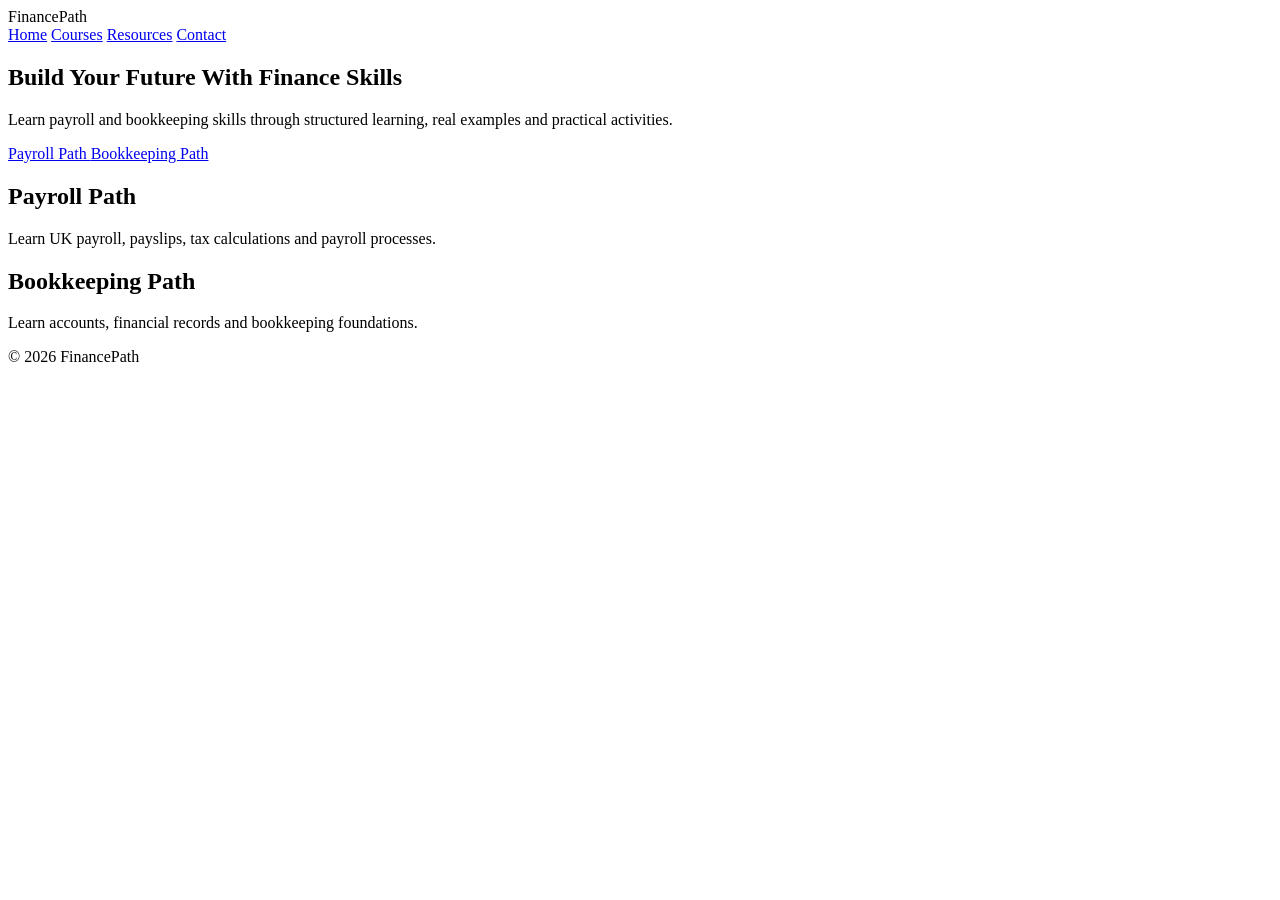
==== index.html @ b24f2abe "Update index.html" ====
<!DOCTYPE html>
<html lang="en">
<head>
    <meta charset="UTF-8">
    <meta name="viewport" content="width=device-width, initial-scale=1.0">

    <title>FinancePath | Learn Finance Skills</title>

    <link rel="stylesheet" href="./style.css">
</head>

<body>

<header>
    <div class="logo">
        <span>Finance</span>Path
    </div>

    <nav>
        <a href="#">Home</a>
        <a href="#">Courses</a>
        <a href="#">Resources</a>
        <a href="#">Contact</a>
    </nav>
</header>


<section class="hero">

    <h1>Build Your Future With Finance Skills</h1>

    <p>
        Learn payroll and bookkeeping skills through structured learning,
        real examples and practical activities.
    </p>

    <div class="buttons">

        <a href="#" class="gold-button">
            Payroll Path
        </a>

        <a href="#" class="gold-button">
            Bookkeeping Path
        </a>

    </div>

</section>


<section class="cards">

    <div class="card">
        <h2>Payroll Path</h2>
        <p>
            Learn UK payroll, payslips, tax calculations and payroll processes.
        </p>
    </div>


    <div class="card">
        <h2>Bookkeeping Path</h2>
        <p>
            Learn accounts, financial records and bookkeeping foundations.
        </p>
    </div>


</section>


<footer>
    © 2026 FinancePath
</footer>


<script src="./script.js"></script>

</body>
</html>
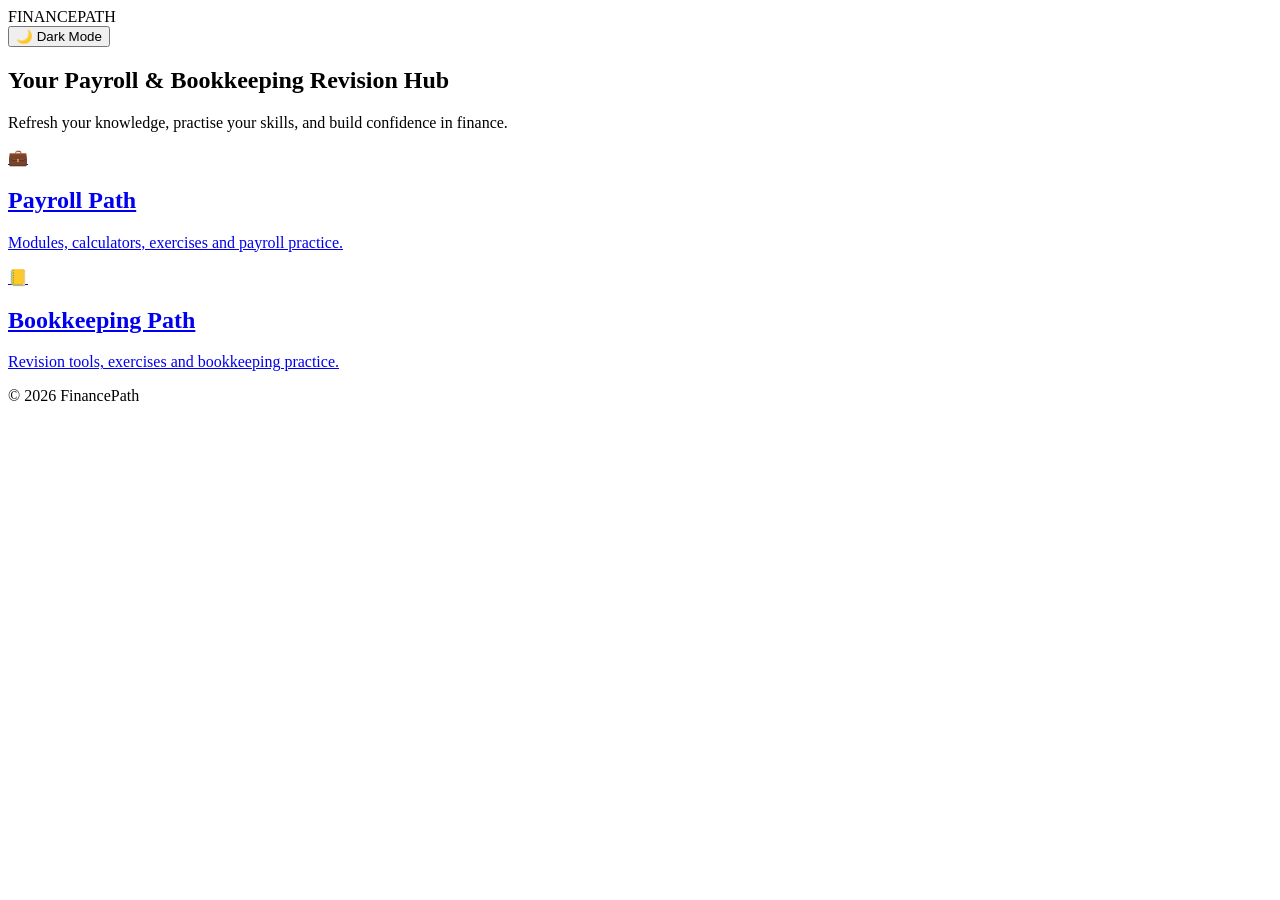
==== commit 9ea84a67: "Create index.html" ====
--- a/index.html
+++ b/index.html
@@ -3,69 +3,55 @@
 <head>
     <meta charset="UTF-8">
     <meta name="viewport" content="width=device-width, initial-scale=1.0">
-
-    <title>FinancePath | Learn Finance Skills</title>
-
-    <link rel="stylesheet" href="./style.css">
+    <title>FinancePath | Payroll & Bookkeeping Revision Hub</title>
+    <link rel="stylesheet" href="style.css">
 </head>
 
 <body>
 
 <header>
     <div class="logo">
-        <span>Finance</span>Path
+        FINANCEPATH
     </div>
 
-    <nav>
-        <a href="#">Home</a>
-        <a href="#">Courses</a>
-        <a href="#">Resources</a>
-        <a href="#">Contact</a>
-    </nav>
+    <button id="themeToggle">
+        🌙 Dark Mode
+    </button>
 </header>
 
 
 <section class="hero">
 
-    <h1>Build Your Future With Finance Skills</h1>
+    <h1>
+        Your Payroll & Bookkeeping Revision Hub
+    </h1>
 
     <p>
-        Learn payroll and bookkeeping skills through structured learning,
-        real examples and practical activities.
+        Refresh your knowledge, practise your skills,
+        and build confidence in finance.
     </p>
 
-    <div class="buttons">
 
-        <a href="#" class="gold-button">
-            Payroll Path
+    <div class="path-buttons">
+
+        <a href="#" class="path-card">
+            💼
+            <h2>Payroll Path</h2>
+            <p>
+                Modules, calculators, exercises and payroll practice.
+            </p>
         </a>
 
-        <a href="#" class="gold-button">
-            Bookkeeping Path
+
+        <a href="#" class="path-card">
+            📒
+            <h2>Bookkeeping Path</h2>
+            <p>
+                Revision tools, exercises and bookkeeping practice.
+            </p>
         </a>
 
     </div>
-
-</section>
-
-
-<section class="cards">
-
-    <div class="card">
-        <h2>Payroll Path</h2>
-        <p>
-            Learn UK payroll, payslips, tax calculations and payroll processes.
-        </p>
-    </div>
-
-
-    <div class="card">
-        <h2>Bookkeeping Path</h2>
-        <p>
-            Learn accounts, financial records and bookkeeping foundations.
-        </p>
-    </div>
-
 
 </section>
 
@@ -75,7 +61,7 @@
 </footer>
 
 
-<script src="./script.js"></script>
+<script src="script.js"></script>
 
 </body>
 </html>
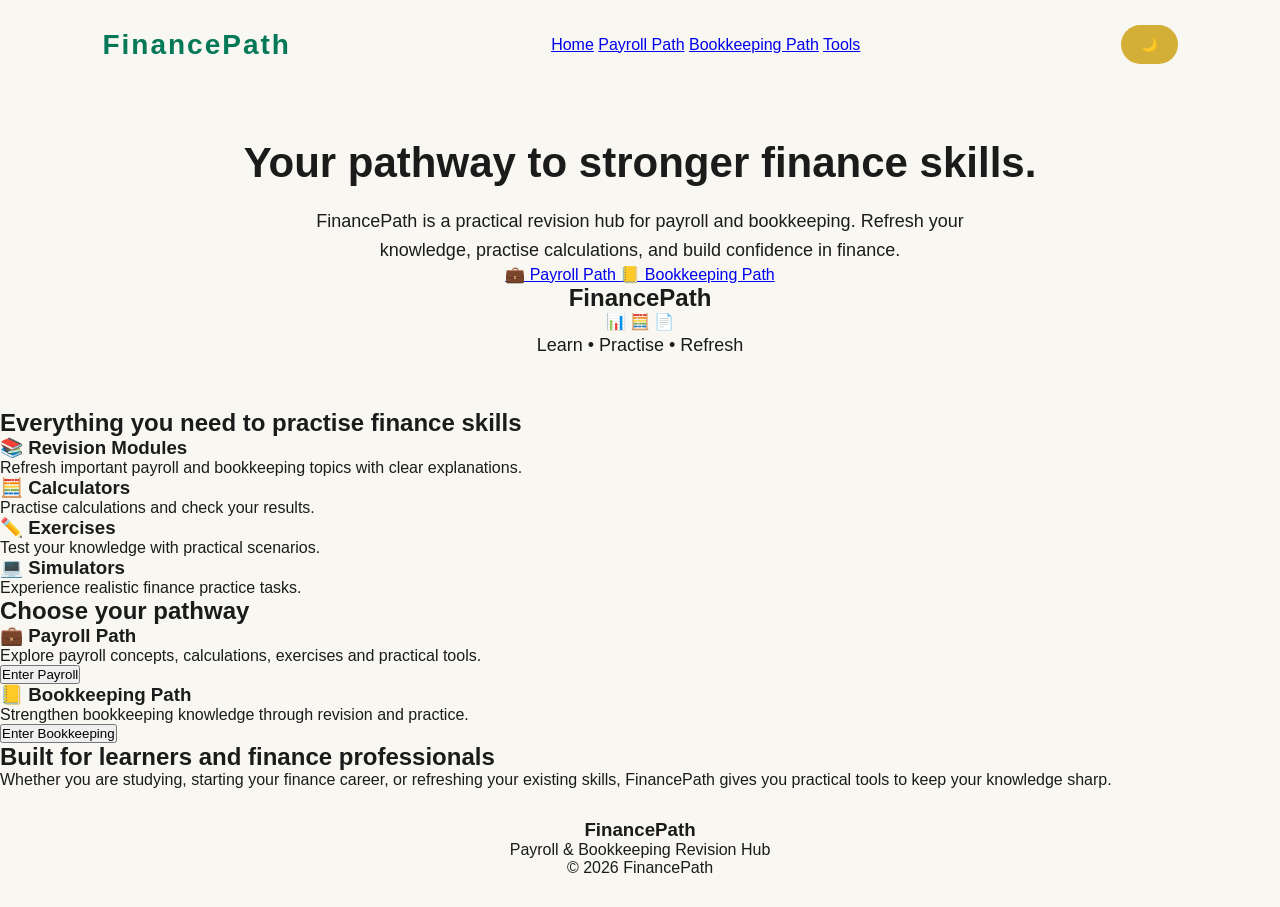
==== commit cc4d2a02: "Update index.html" ====
--- a/index.html
+++ b/index.html
@@ -1,5 +1,6 @@
 <!DOCTYPE html>
 <html lang="en">
+
 <head>
     <meta charset="UTF-8">
     <meta name="viewport" content="width=device-width, initial-scale=1.0">
@@ -10,58 +11,234 @@
 <body>
 
 <header>
+
     <div class="logo">
-        FINANCEPATH
-    </div>
+        Finance<span>Path</span>
+    </div>
+
+    <nav>
+        <a href="#">Home</a>
+        <a href="#">Payroll Path</a>
+        <a href="#">Bookkeeping Path</a>
+        <a href="#">Tools</a>
+    </nav>
 
     <button id="themeToggle">
-        🌙 Dark Mode
+        🌙
     </button>
+
 </header>
 
 
+
 <section class="hero">
 
-    <h1>
-        Your Payroll & Bookkeeping Revision Hub
-    </h1>
+    <div class="hero-text">
+
+        <h1>
+            Your pathway to stronger finance skills.
+        </h1>
+
+        <p>
+            FinancePath is a practical revision hub for payroll
+            and bookkeeping. Refresh your knowledge, practise
+            calculations, and build confidence in finance.
+        </p>
+
+
+        <div class="hero-buttons">
+
+            <a href="#" class="main-btn payroll">
+                💼 Payroll Path
+            </a>
+
+            <a href="#" class="main-btn bookkeeping">
+                📒 Bookkeeping Path
+            </a>
+
+        </div>
+
+    </div>
+
+
+
+    <div class="hero-card">
+
+        <h2>FinancePath</h2>
+
+        <div class="icons">
+            📊 🧮 📄
+        </div>
+
+        <p>
+            Learn • Practise • Refresh
+        </p>
+
+    </div>
+
+
+</section>
+
+
+
+
+<section class="features">
+
+    <h2>
+        Everything you need to practise finance skills
+    </h2>
+
+
+    <div class="feature-grid">
+
+
+        <div class="feature-card">
+
+            <h3>📚 Revision Modules</h3>
+
+            <p>
+                Refresh important payroll and bookkeeping topics
+                with clear explanations.
+            </p>
+
+        </div>
+
+
+
+        <div class="feature-card">
+
+            <h3>🧮 Calculators</h3>
+
+            <p>
+                Practise calculations and check your results.
+            </p>
+
+        </div>
+
+
+
+        <div class="feature-card">
+
+            <h3>✏️ Exercises</h3>
+
+            <p>
+                Test your knowledge with practical scenarios.
+            </p>
+
+        </div>
+
+
+
+        <div class="feature-card">
+
+            <h3>💻 Simulators</h3>
+
+            <p>
+                Experience realistic finance practice tasks.
+            </p>
+
+        </div>
+
+
+    </div>
+
+</section>
+
+
+
+
+
+<section class="paths">
+
+    <h2>
+        Choose your pathway
+    </h2>
+
+
+    <div class="path-grid">
+
+
+        <div class="path-box payroll-box">
+
+            <h3>
+                💼 Payroll Path
+            </h3>
+
+            <p>
+                Explore payroll concepts, calculations,
+                exercises and practical tools.
+            </p>
+
+            <button>
+                Enter Payroll
+            </button>
+
+        </div>
+
+
+
+        <div class="path-box book-box">
+
+            <h3>
+                📒 Bookkeeping Path
+            </h3>
+
+            <p>
+                Strengthen bookkeeping knowledge through
+                revision and practice.
+            </p>
+
+            <button>
+                Enter Bookkeeping
+            </button>
+
+        </div>
+
+
+    </div>
+
+</section>
+
+
+
+
+<section class="about">
+
+    <h2>
+        Built for learners and finance professionals
+    </h2>
 
     <p>
-        Refresh your knowledge, practise your skills,
-        and build confidence in finance.
+        Whether you are studying, starting your finance career,
+        or refreshing your existing skills, FinancePath gives
+        you practical tools to keep your knowledge sharp.
     </p>
 
-
-    <div class="path-buttons">
-
-        <a href="#" class="path-card">
-            💼
-            <h2>Payroll Path</h2>
-            <p>
-                Modules, calculators, exercises and payroll practice.
-            </p>
-        </a>
-
-
-        <a href="#" class="path-card">
-            📒
-            <h2>Bookkeeping Path</h2>
-            <p>
-                Revision tools, exercises and bookkeeping practice.
-            </p>
-        </a>
-
-    </div>
-
-</section>
+</section>
+
+
 
 
 <footer>
-    © 2026 FinancePath
+
+    <h3>
+        FinancePath
+    </h3>
+
+    <p>
+        Payroll & Bookkeeping Revision Hub
+    </p>
+
+    <p>
+        © 2026 FinancePath
+    </p>
+
 </footer>
 
 
+
 <script src="script.js"></script>
 
 </body>
+
 </html>
--- a/style.css
+++ b/style.css
@@ -0,0 +1,172 @@
+* {
+    margin: 0;
+    padding: 0;
+    box-sizing: border-box;
+    font-family: Arial, sans-serif;
+}
+
+
+:root {
+    --background: #f8f7f2;
+    --text: #1b1b1b;
+    --primary: #047857;
+    --accent: #d4af37;
+    --card: white;
+    --shadow: rgba(0,0,0,0.15);
+}
+
+
+.dark-mode {
+
+    --background: #071a33;
+    --text: #f5f5f5;
+    --primary: #0b2a52;
+    --accent: #c0c0c0;
+    --card: #10284a;
+    --shadow: rgba(255,255,255,0.1);
+
+}
+
+
+
+body {
+
+    background: var(--background);
+    color: var(--text);
+    min-height: 100vh;
+    transition: 0.4s;
+
+}
+
+
+
+header {
+
+    display:flex;
+    justify-content:space-between;
+    align-items:center;
+    padding:25px 8%;
+
+}
+
+
+
+.logo {
+
+    font-size:28px;
+    font-weight:bold;
+    color:var(--primary);
+    letter-spacing:2px;
+
+}
+
+
+
+#themeToggle {
+
+    padding:12px 20px;
+    border:none;
+    border-radius:25px;
+    background:var(--accent);
+    color:#111;
+    cursor:pointer;
+    font-weight:bold;
+
+}
+
+
+
+.hero {
+
+    text-align:center;
+    padding:50px 8%;
+
+}
+
+
+
+.hero h1 {
+
+    font-size:42px;
+    margin-bottom:20px;
+
+}
+
+
+
+.hero p {
+
+    font-size:18px;
+    max-width:650px;
+    margin:auto;
+    line-height:1.6;
+
+}
+
+
+
+.path-buttons {
+
+    margin-top:50px;
+    display:flex;
+    justify-content:center;
+    gap:30px;
+    flex-wrap:wrap;
+
+}
+
+
+
+.path-card {
+
+    text-decoration:none;
+    color:var(--text);
+    background:var(--card);
+    width:320px;
+    padding:35px;
+    border-radius:20px;
+    box-shadow:0 10px 25px var(--shadow);
+    transition:0.3s;
+
+}
+
+
+
+.path-card:hover {
+
+    transform:translateY(-10px);
+
+}
+
+
+
+.path-card:first-child {
+
+    border-top:6px solid var(--primary);
+
+}
+
+
+
+.path-card:last-child {
+
+    border-top:6px solid var(--accent);
+
+}
+
+
+
+.path-card h2 {
+
+    margin:20px 0 10px;
+
+}
+
+
+
+footer {
+
+    text-align:center;
+    padding:30px;
+
+}
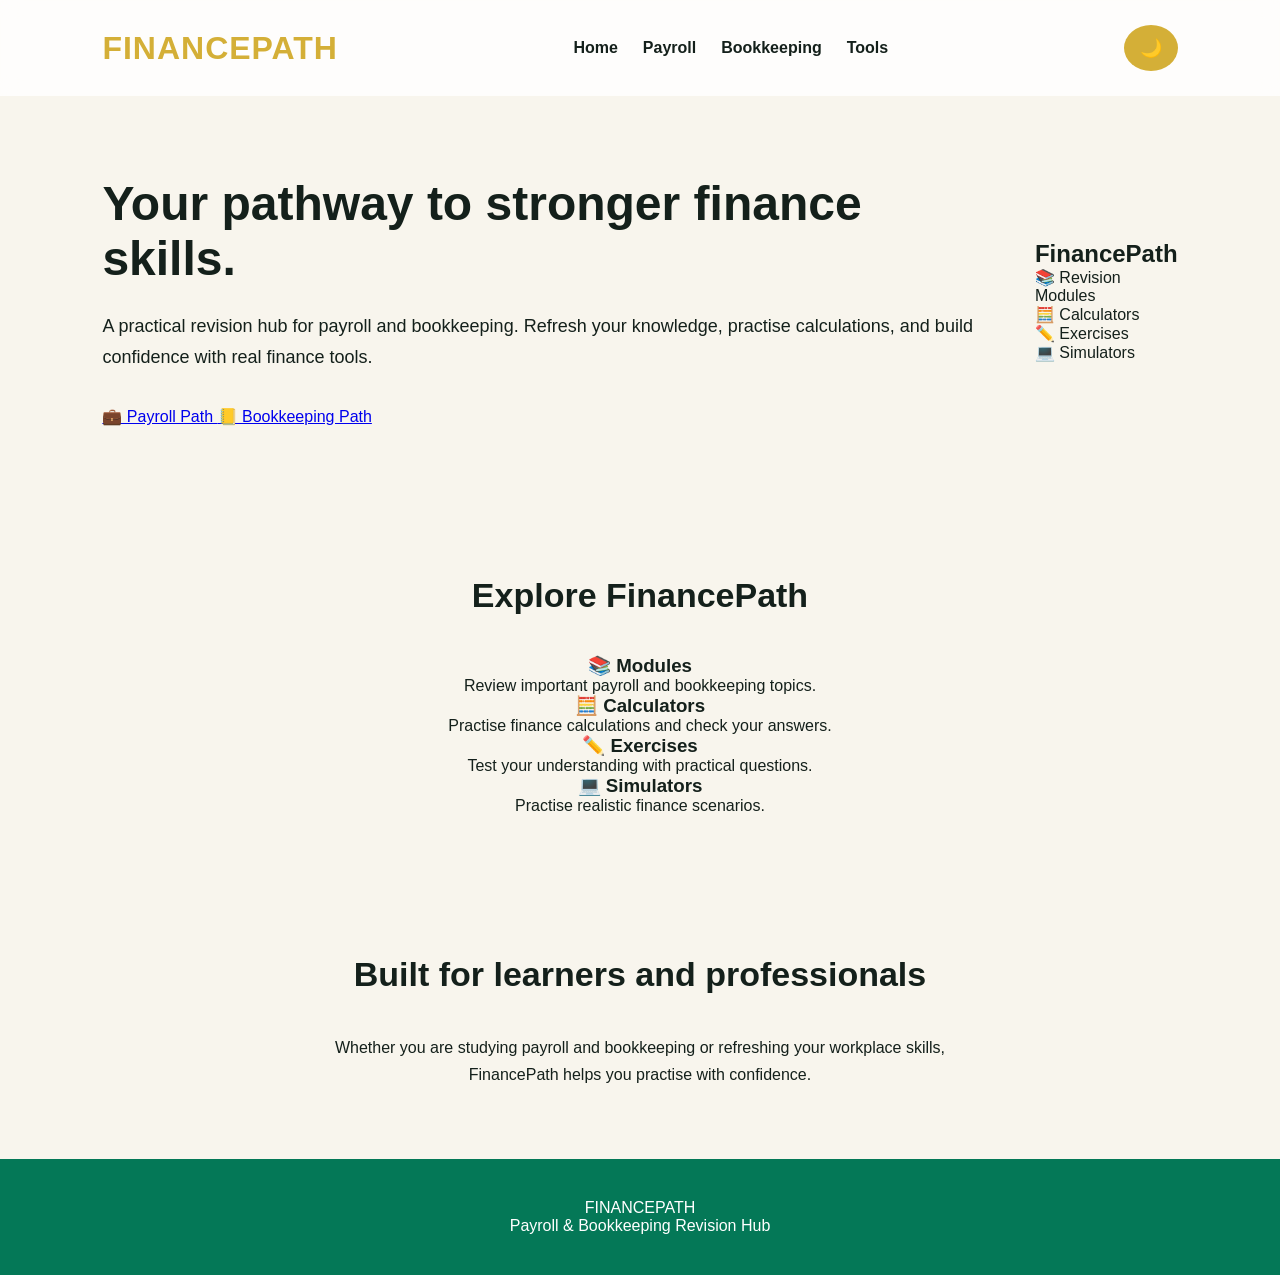
==== commit 6886e3c3: "Update index.html" ====
--- a/index.html
+++ b/index.html
@@ -2,79 +2,113 @@
 <html lang="en">
 
 <head>
-    <meta charset="UTF-8">
-    <meta name="viewport" content="width=device-width, initial-scale=1.0">
-    <title>FinancePath | Payroll & Bookkeeping Revision Hub</title>
-    <link rel="stylesheet" href="style.css">
+<meta charset="UTF-8">
+<meta name="viewport" content="width=device-width, initial-scale=1.0">
+
+<title>FinancePath | Payroll & Bookkeeping Revision Hub</title>
+
+<link rel="stylesheet" href="style.css">
+
 </head>
 
+
 <body>
 
+
 <header>
 
-    <div class="logo">
-        Finance<span>Path</span>
-    </div>
-
-    <nav>
-        <a href="#">Home</a>
-        <a href="#">Payroll Path</a>
-        <a href="#">Bookkeeping Path</a>
-        <a href="#">Tools</a>
-    </nav>
-
-    <button id="themeToggle">
-        🌙
-    </button>
+<div class="logo">
+<span class="finance">FINANCE</span><span class="path">PATH</span>
+</div>
+
+
+<nav>
+<a href="#">Home</a>
+<a href="#">Payroll</a>
+<a href="#">Bookkeeping</a>
+<a href="#">Tools</a>
+</nav>
+
+
+<button id="themeToggle">
+🌙
+</button>
+
 
 </header>
 
 
 
+
 <section class="hero">
 
-    <div class="hero-text">
-
-        <h1>
-            Your pathway to stronger finance skills.
-        </h1>
-
-        <p>
-            FinancePath is a practical revision hub for payroll
-            and bookkeeping. Refresh your knowledge, practise
-            calculations, and build confidence in finance.
-        </p>
-
-
-        <div class="hero-buttons">
-
-            <a href="#" class="main-btn payroll">
-                💼 Payroll Path
-            </a>
-
-            <a href="#" class="main-btn bookkeeping">
-                📒 Bookkeeping Path
-            </a>
-
-        </div>
-
-    </div>
-
-
-
-    <div class="hero-card">
-
-        <h2>FinancePath</h2>
-
-        <div class="icons">
-            📊 🧮 📄
-        </div>
-
-        <p>
-            Learn • Practise • Refresh
-        </p>
-
-    </div>
+
+<div class="hero-content">
+
+
+<h1>
+Your pathway to stronger finance skills.
+</h1>
+
+
+<p>
+A practical revision hub for payroll and bookkeeping.
+Refresh your knowledge, practise calculations,
+and build confidence with real finance tools.
+</p>
+
+
+
+<div class="buttons">
+
+<a href="#" class="btn payroll-btn">
+💼 Payroll Path
+</a>
+
+
+<a href="#" class="btn bookkeeping-btn">
+📒 Bookkeeping Path
+</a>
+
+
+</div>
+
+
+</div>
+
+
+
+
+
+<div class="dashboard">
+
+
+<h2>
+FinancePath
+</h2>
+
+
+<div class="dashboard-item">
+📚 Revision Modules
+</div>
+
+
+<div class="dashboard-item">
+🧮 Calculators
+</div>
+
+
+<div class="dashboard-item">
+✏️ Exercises
+</div>
+
+
+<div class="dashboard-item">
+💻 Simulators
+</div>
+
+
+</div>
 
 
 </section>
@@ -82,65 +116,55 @@
 
 
 
+
 <section class="features">
 
-    <h2>
-        Everything you need to practise finance skills
-    </h2>
-
-
-    <div class="feature-grid">
-
-
-        <div class="feature-card">
-
-            <h3>📚 Revision Modules</h3>
-
-            <p>
-                Refresh important payroll and bookkeeping topics
-                with clear explanations.
-            </p>
-
-        </div>
-
-
-
-        <div class="feature-card">
-
-            <h3>🧮 Calculators</h3>
-
-            <p>
-                Practise calculations and check your results.
-            </p>
-
-        </div>
-
-
-
-        <div class="feature-card">
-
-            <h3>✏️ Exercises</h3>
-
-            <p>
-                Test your knowledge with practical scenarios.
-            </p>
-
-        </div>
-
-
-
-        <div class="feature-card">
-
-            <h3>💻 Simulators</h3>
-
-            <p>
-                Experience realistic finance practice tasks.
-            </p>
-
-        </div>
-
-
-    </div>
+
+<h2>
+Explore FinancePath
+</h2>
+
+
+<div class="cards">
+
+
+<div class="card">
+<h3>📚 Modules</h3>
+<p>
+Review important payroll and bookkeeping topics.
+</p>
+</div>
+
+
+
+<div class="card">
+<h3>🧮 Calculators</h3>
+<p>
+Practise finance calculations and check your answers.
+</p>
+</div>
+
+
+
+<div class="card">
+<h3>✏️ Exercises</h3>
+<p>
+Test your understanding with practical questions.
+</p>
+</div>
+
+
+
+<div class="card">
+<h3>💻 Simulators</h3>
+<p>
+Practise realistic finance scenarios.
+</p>
+</div>
+
+
+</div>
+
 
 </section>
 
@@ -148,90 +172,35 @@
 
 
 
-<section class="paths">
-
-    <h2>
-        Choose your pathway
-    </h2>
-
-
-    <div class="path-grid">
-
-
-        <div class="path-box payroll-box">
-
-            <h3>
-                💼 Payroll Path
-            </h3>
-
-            <p>
-                Explore payroll concepts, calculations,
-                exercises and practical tools.
-            </p>
-
-            <button>
-                Enter Payroll
-            </button>
-
-        </div>
-
-
-
-        <div class="path-box book-box">
-
-            <h3>
-                📒 Bookkeeping Path
-            </h3>
-
-            <p>
-                Strengthen bookkeeping knowledge through
-                revision and practice.
-            </p>
-
-            <button>
-                Enter Bookkeeping
-            </button>
-
-        </div>
-
-
-    </div>
+
+<section class="about">
+
+
+<h2>
+Built for learners and professionals
+</h2>
+
+
+<p>
+Whether you are studying payroll and bookkeeping
+or refreshing your workplace skills, FinancePath
+helps you practise with confidence.
+</p>
+
 
 </section>
 
 
 
 
-<section class="about">
-
-    <h2>
-        Built for learners and finance professionals
-    </h2>
-
-    <p>
-        Whether you are studying, starting your finance career,
-        or refreshing your existing skills, FinancePath gives
-        you practical tools to keep your knowledge sharp.
-    </p>
-
-</section>
-
-
-
-
 <footer>
 
-    <h3>
-        FinancePath
-    </h3>
-
-    <p>
-        Payroll & Bookkeeping Revision Hub
-    </p>
-
-    <p>
-        © 2026 FinancePath
-    </p>
+<span class="finance">FINANCE</span><span class="path">PATH</span>
+
+<p>
+Payroll & Bookkeeping Revision Hub
+</p>
+
 
 </footer>
 
@@ -239,6 +208,6 @@
 
 <script src="script.js"></script>
 
+
 </body>
-
 </html>
--- a/style.css
+++ b/style.css
@@ -2,28 +2,32 @@
     margin: 0;
     padding: 0;
     box-sizing: border-box;
-    font-family: Arial, sans-serif;
+    font-family: "Segoe UI", Arial, sans-serif;
 }
 
 
 :root {
-    --background: #f8f7f2;
-    --text: #1b1b1b;
+
+    --background: #f8f5ed;
+    --text: #14201b;
     --primary: #047857;
-    --accent: #d4af37;
-    --card: white;
-    --shadow: rgba(0,0,0,0.15);
+    --secondary: #d4af37;
+    --card: #ffffff;
+    --nav: rgba(255,255,255,0.8);
+    --shadow: rgba(0,0,0,0.12);
+
 }
 
 
 .dark-mode {
 
-    --background: #071a33;
-    --text: #f5f5f5;
-    --primary: #0b2a52;
-    --accent: #c0c0c0;
-    --card: #10284a;
-    --shadow: rgba(255,255,255,0.1);
+    --background: #07182e;
+    --text: #f5f7fa;
+    --primary: #123c70;
+    --secondary: #c9c9c9;
+    --card: #102945;
+    --nav: rgba(10,25,45,0.8);
+    --shadow: rgba(255,255,255,0.08);
 
 }
 
@@ -33,7 +37,6 @@
 
     background: var(--background);
     color: var(--text);
-    min-height: 100vh;
     transition: 0.4s;
 
 }
@@ -41,106 +44,258 @@
 
 
 header {
+
+    display:flex;
+    align-items:center;
+    justify-content:space-between;
+    padding:25px 8%;
+    background:var(--nav);
+    backdrop-filter:blur(10px);
+
+}
+
+
+
+.logo {
+
+    font-size:32px;
+    font-weight:800;
+    letter-spacing:1px;
+
+}
+
+
+.logo span {
+
+    color:var(--secondary);
+
+}
+
+
+
+nav {
+
+    display:flex;
+    gap:25px;
+
+}
+
+
+
+nav a {
+
+    text-decoration:none;
+    color:var(--text);
+    font-weight:600;
+
+}
+
+
+
+#themeToggle {
+
+    border:none;
+    background:var(--secondary);
+    padding:12px 16px;
+    border-radius:50%;
+    cursor:pointer;
+    font-size:18px;
+
+}
+
+
+
+
+.hero {
 
     display:flex;
     justify-content:space-between;
     align-items:center;
-    padding:25px 8%;
-
-}
-
-
-
-.logo {
-
-    font-size:28px;
+    padding:80px 8%;
+    gap:40px;
+
+}
+
+
+
+.hero-text {
+
+    max-width:650px;
+
+}
+
+
+
+.hero h1 {
+
+    font-size:48px;
+    margin-bottom:25px;
+
+}
+
+
+
+.hero p {
+
+    font-size:18px;
+    line-height:1.7;
+    margin-bottom:35px;
+
+}
+
+
+
+.hero-buttons {
+
+    display:flex;
+    gap:20px;
+    flex-wrap:wrap;
+
+}
+
+
+
+.main-btn {
+
+    padding:16px 30px;
+    border-radius:30px;
+    text-decoration:none;
     font-weight:bold;
+    color:white;
+    transition:0.3s;
+
+}
+
+
+
+.payroll {
+
+    background:var(--primary);
+
+}
+
+
+
+.bookkeeping {
+
+    background:var(--secondary);
+    color:#222;
+
+}
+
+
+
+.main-btn:hover {
+
+    transform:translateY(-5px);
+
+}
+
+
+
+
+.hero-card {
+
+    background:var(--card);
+    padding:45px;
+    border-radius:25px;
+    text-align:center;
+    box-shadow:0 15px 30px var(--shadow);
+    min-width:300px;
+
+}
+
+
+
+.hero-card h2 {
+
     color:var(--primary);
-    letter-spacing:2px;
-
-}
-
-
-
-#themeToggle {
-
-    padding:12px 20px;
-    border:none;
-    border-radius:25px;
-    background:var(--accent);
-    color:#111;
-    cursor:pointer;
-    font-weight:bold;
-
-}
-
-
-
-.hero {
-
+    font-size:30px;
+
+}
+
+
+
+.icons {
+
+    font-size:45px;
+    margin:25px 0;
+
+}
+
+
+
+
+
+.features,
+.paths,
+.about {
+
+    padding:70px 8%;
     text-align:center;
-    padding:50px 8%;
-
-}
-
-
-
-.hero h1 {
-
-    font-size:42px;
-    margin-bottom:20px;
-
-}
-
-
-
-.hero p {
-
-    font-size:18px;
-    max-width:650px;
-    margin:auto;
-    line-height:1.6;
-
-}
-
-
-
-.path-buttons {
-
-    margin-top:50px;
-    display:flex;
-    justify-content:center;
+
+}
+
+
+
+.features h2,
+.paths h2,
+.about h2 {
+
+    font-size:34px;
+    margin-bottom:40px;
+
+}
+
+
+
+.feature-grid,
+.path-grid {
+
+    display:grid;
+    grid-template-columns:repeat(auto-fit,minmax(250px,1fr));
     gap:30px;
-    flex-wrap:wrap;
-
-}
-
-
-
-.path-card {
-
-    text-decoration:none;
-    color:var(--text);
+
+}
+
+
+
+.feature-card,
+.path-box {
+
     background:var(--card);
-    width:320px;
     padding:35px;
     border-radius:20px;
     box-shadow:0 10px 25px var(--shadow);
-    transition:0.3s;
-
-}
-
-
-
-.path-card:hover {
-
-    transform:translateY(-10px);
-
-}
-
-
-
-.path-card:first-child {
+
+}
+
+
+
+.feature-card h3,
+.path-box h3 {
+
+    margin-bottom:15px;
+
+}
+
+
+
+.path-box button {
+
+    margin-top:25px;
+    padding:12px 25px;
+    border:none;
+    border-radius:25px;
+    background:var(--primary);
+    color:white;
+    cursor:pointer;
+
+}
+
+
+
+.payroll-box {
 
     border-top:6px solid var(--primary);
 
@@ -148,25 +303,57 @@
 
 
 
-.path-card:last-child {
-
-    border-top:6px solid var(--accent);
-
-}
-
-
-
-.path-card h2 {
-
-    margin:20px 0 10px;
-
-}
+.book-box {
+
+    border-top:6px solid var(--secondary);
+
+}
+
+
+
+.about p {
+
+    max-width:700px;
+    margin:auto;
+    line-height:1.7;
+
+}
+
 
 
 
 footer {
 
     text-align:center;
-    padding:30px;
-
-}
+    padding:40px;
+    background:var(--primary);
+    color:white;
+
+}
+
+
+
+
+@media(max-width:900px){
+
+    .hero {
+
+        flex-direction:column;
+
+    }
+
+
+    nav {
+
+        display:none;
+
+    }
+
+
+    .hero h1 {
+
+        font-size:36px;
+
+    }
+
+}
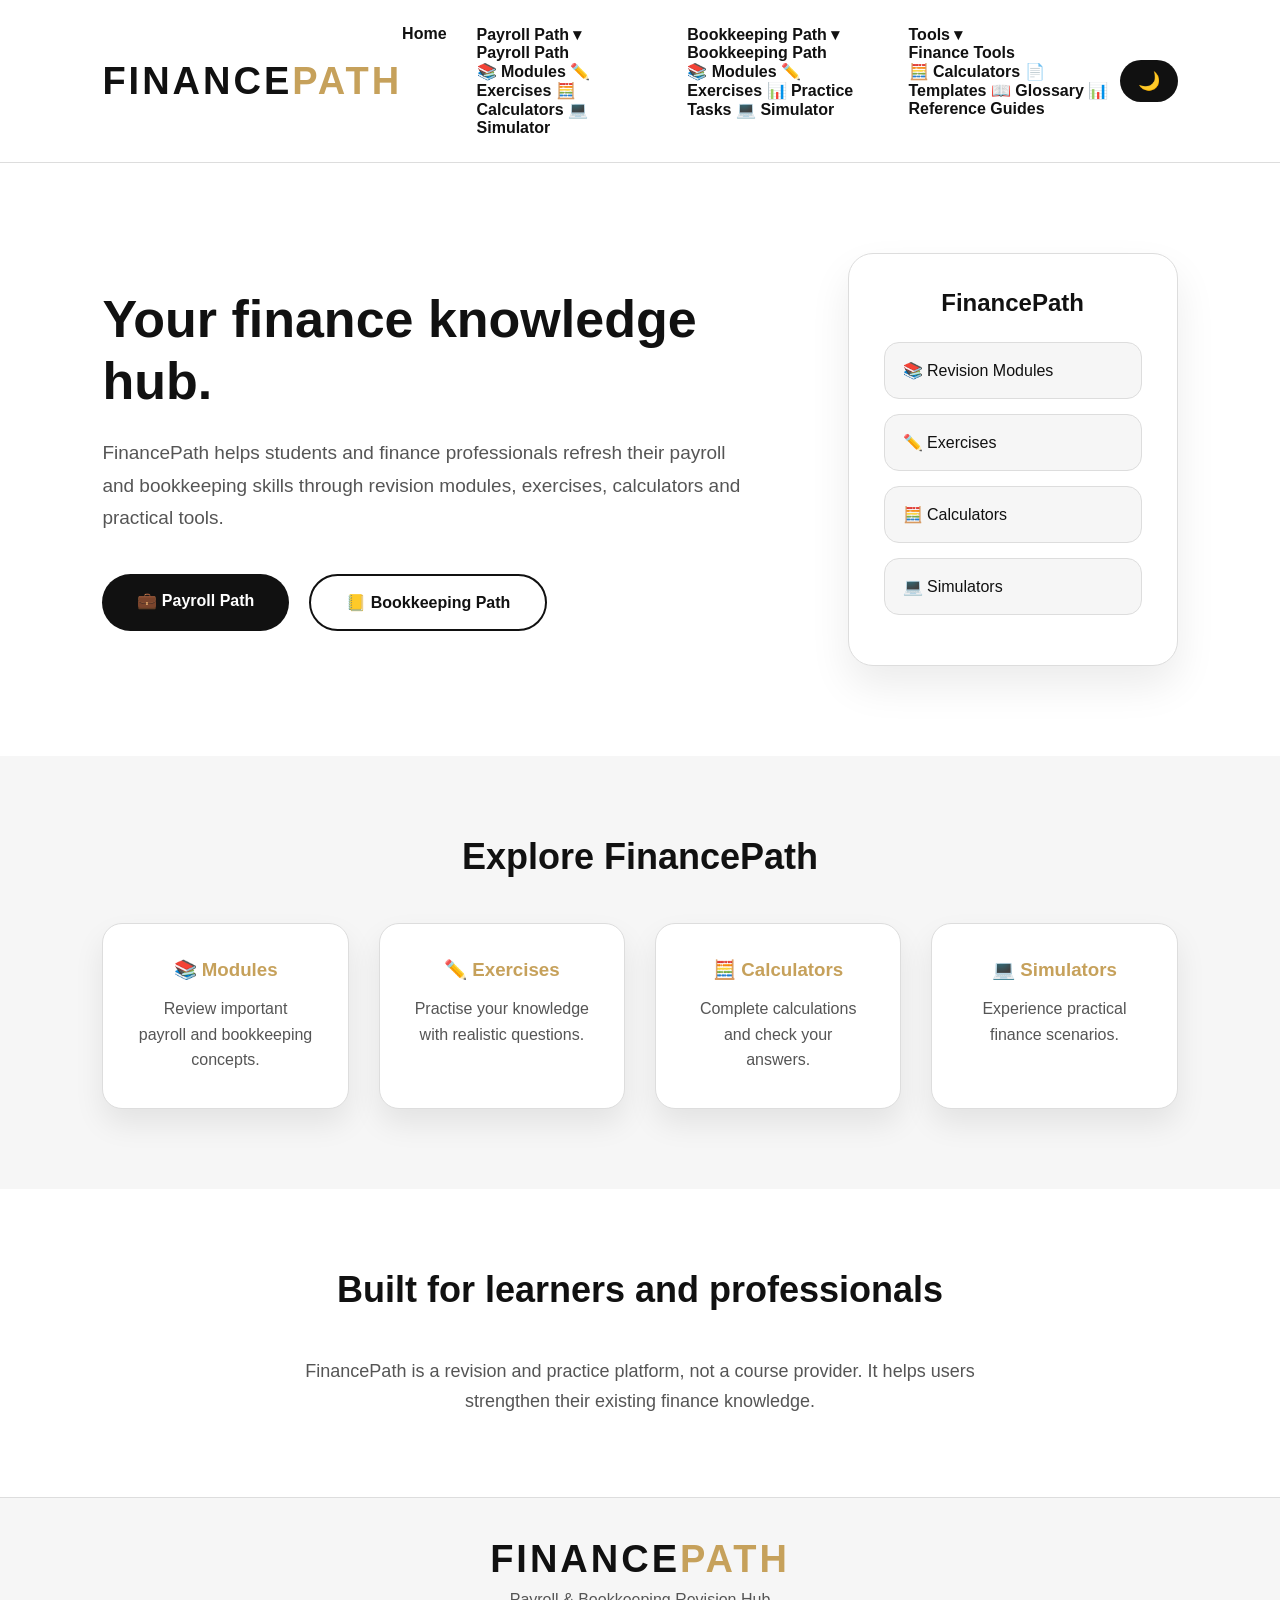
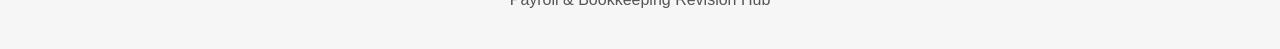
==== commit 5c2bfc80: "Update index.html" ====
--- a/index.html
+++ b/index.html
@@ -2,10 +2,11 @@
 <html lang="en">
 
 <head>
+
 <meta charset="UTF-8">
 <meta name="viewport" content="width=device-width, initial-scale=1.0">
 
-<title>FinancePath | Payroll & Bookkeeping Revision Hub</title>
+<title>FinancePath | Finance Revision Hub</title>
 
 <link rel="stylesheet" href="style.css">
 
@@ -17,22 +18,148 @@
 
 <header>
 
-<div class="logo">
-<span class="finance">FINANCE</span><span class="path">PATH</span>
-</div>
-
-
-<nav>
-<a href="#">Home</a>
-<a href="#">Payroll</a>
-<a href="#">Bookkeeping</a>
-<a href="#">Tools</a>
-</nav>
-
-
-<button id="themeToggle">
-🌙
-</button>
+
+    <div class="logo">
+        <span class="finance">FINANCE</span><span class="path">PATH</span>
+    </div>
+
+
+
+    <nav>
+
+
+        <a href="#">
+            Home
+        </a>
+
+
+
+        <div class="dropdown">
+
+            <a href="#">
+                Payroll Path ▾
+            </a>
+
+
+            <div class="dropdown-menu">
+
+                <h4>Payroll Path</h4>
+
+                <a href="#">
+                    📚 Modules
+                </a>
+
+                <a href="#">
+                    ✏️ Exercises
+                </a>
+
+                <a href="#">
+                    🧮 Calculators
+                </a>
+
+                <a href="#">
+                    💻 Simulator
+                </a>
+
+            </div>
+
+
+        </div>
+
+
+
+
+        <div class="dropdown">
+
+
+            <a href="#">
+                Bookkeeping Path ▾
+            </a>
+
+
+
+            <div class="dropdown-menu">
+
+                <h4>Bookkeeping Path</h4>
+
+
+                <a href="#">
+                    📚 Modules
+                </a>
+
+
+                <a href="#">
+                    ✏️ Exercises
+                </a>
+
+
+                <a href="#">
+                    📊 Practice Tasks
+                </a>
+
+
+                <a href="#">
+                    💻 Simulator
+                </a>
+
+
+            </div>
+
+
+        </div>
+
+
+
+
+        <div class="dropdown">
+
+
+            <a href="#">
+                Tools ▾
+            </a>
+
+
+
+            <div class="dropdown-menu">
+
+                <h4>Finance Tools</h4>
+
+
+                <a href="#">
+                    🧮 Calculators
+                </a>
+
+
+                <a href="#">
+                    📄 Templates
+                </a>
+
+
+                <a href="#">
+                    📖 Glossary
+                </a>
+
+
+                <a href="#">
+                    📊 Reference Guides
+                </a>
+
+
+            </div>
+
+
+        </div>
+
+
+
+    </nav>
+
+
+
+
+    <button id="themeToggle">
+        🌙
+    </button>
 
 
 </header>
@@ -40,6 +167,7 @@
 
 
 
+
 <section class="hero">
 
 
@@ -47,25 +175,27 @@
 
 
 <h1>
-Your pathway to stronger finance skills.
+Your finance knowledge hub.
 </h1>
 
 
 <p>
-A practical revision hub for payroll and bookkeeping.
-Refresh your knowledge, practise calculations,
-and build confidence with real finance tools.
+FinancePath helps students and finance professionals
+refresh their payroll and bookkeeping skills through
+revision modules, exercises, calculators and practical tools.
 </p>
 
 
 
 <div class="buttons">
+
 
 <a href="#" class="btn payroll-btn">
 💼 Payroll Path
 </a>
 
 
+
 <a href="#" class="btn bookkeeping-btn">
 📒 Bookkeeping Path
 </a>
@@ -94,12 +224,12 @@
 
 
 <div class="dashboard-item">
+✏️ Exercises
+</div>
+
+
+<div class="dashboard-item">
 🧮 Calculators
-</div>
-
-
-<div class="dashboard-item">
-✏️ Exercises
 </div>
 
 
@@ -111,7 +241,9 @@
 </div>
 
 
+
 </section>
+
 
 
 
@@ -125,41 +257,65 @@
 </h2>
 
 
+
 <div class="cards">
 
 
 <div class="card">
-<h3>📚 Modules</h3>
-<p>
-Review important payroll and bookkeeping topics.
-</p>
-</div>
+
+<h3>
+📚 Modules
+</h3>
+
+<p>
+Review important payroll and bookkeeping concepts.
+</p>
+
+</div>
+
 
 
 
 <div class="card">
-<h3>🧮 Calculators</h3>
-<p>
-Practise finance calculations and check your answers.
-</p>
-</div>
+
+<h3>
+✏️ Exercises
+</h3>
+
+<p>
+Practise your knowledge with realistic questions.
+</p>
+
+</div>
+
 
 
 
 <div class="card">
-<h3>✏️ Exercises</h3>
-<p>
-Test your understanding with practical questions.
-</p>
-</div>
+
+<h3>
+🧮 Calculators
+</h3>
+
+<p>
+Complete calculations and check your answers.
+</p>
+
+</div>
+
 
 
 
 <div class="card">
-<h3>💻 Simulators</h3>
-<p>
-Practise realistic finance scenarios.
-</p>
+
+<h3>
+💻 Simulators
+</h3>
+
+<p>
+Experience practical finance scenarios.
+</p>
+
 </div>
 
 
@@ -167,6 +323,7 @@
 
 
 </section>
+
 
 
 
@@ -182,9 +339,9 @@
 
 
 <p>
-Whether you are studying payroll and bookkeeping
-or refreshing your workplace skills, FinancePath
-helps you practise with confidence.
+FinancePath is a revision and practice platform,
+not a course provider. It helps users strengthen
+their existing finance knowledge.
 </p>
 
 
@@ -193,10 +350,19 @@
 
 
 
+
+
+
 <footer>
 
+
+<div class="logo">
+
 <span class="finance">FINANCE</span><span class="path">PATH</span>
 
+</div>
+
+
 <p>
 Payroll & Bookkeeping Revision Hub
 </p>
@@ -206,8 +372,11 @@
 
 
 
+
+
 <script src="script.js"></script>
 
 
 </body>
+
 </html>
--- a/style.css
+++ b/style.css
@@ -6,28 +6,39 @@
 }
 
 
+/* =========================
+   LIGHT THEME
+========================= */
+
 :root {
 
-    --background: #f8f5ed;
-    --text: #14201b;
-    --primary: #047857;
-    --secondary: #d4af37;
+    --background: #ffffff;
+    --section: #f6f6f6;
     --card: #ffffff;
-    --nav: rgba(255,255,255,0.8);
-    --shadow: rgba(0,0,0,0.12);
-
-}
-
+    --text: #111111;
+    --muted: #555555;
+    --border: #dddddd;
+    --accent: #C6A15B;
+    --shadow: rgba(0,0,0,0.08);
+
+}
+
+
+
+/* =========================
+   DARK THEME
+========================= */
 
 .dark-mode {
 
-    --background: #07182e;
-    --text: #f5f7fa;
-    --primary: #123c70;
-    --secondary: #c9c9c9;
-    --card: #102945;
-    --nav: rgba(10,25,45,0.8);
-    --shadow: rgba(255,255,255,0.08);
+    --background: #050505;
+    --section: #0d0d0d;
+    --card: #111111;
+    --text: #ffffff;
+    --muted: #bbbbbb;
+    --border: #333333;
+    --accent: #C8CDD3;
+    --shadow: rgba(255,255,255,0.05);
 
 }
 
@@ -43,40 +54,74 @@
 
 
 
+/* =========================
+   HEADER
+========================= */
+
+
 header {
 
     display:flex;
+    justify-content:space-between;
     align-items:center;
-    justify-content:space-between;
     padding:25px 8%;
-    background:var(--nav);
-    backdrop-filter:blur(10px);
-
-}
+    background:var(--card);
+    border-bottom:1px solid var(--border);
+
+}
+
 
 
 
 .logo {
 
-    font-size:32px;
-    font-weight:800;
-    letter-spacing:1px;
-
-}
-
-
-.logo span {
-
-    color:var(--secondary);
-
-}
+    font-size:38px;
+    font-weight:900;
+    letter-spacing:3px;
+
+}
+
+
+
+.finance {
+
+    color:#111111;
+
+}
+
+
+.path {
+
+    color:#C6A15B;
+
+}
+
+
+
+/* DARK LOGO */
+
+
+.dark-mode .finance {
+
+    color:#ffffff;
+
+}
+
+
+.dark-mode .path {
+
+    color:#C8CDD3;
+
+}
+
+
 
 
 
 nav {
 
     display:flex;
-    gap:25px;
+    gap:30px;
 
 }
 
@@ -92,18 +137,34 @@
 
 
 
+nav a:hover {
+
+    color:var(--accent);
+
+}
+
+
+
+
 #themeToggle {
 
+    background:var(--text);
+    color:var(--background);
     border:none;
-    background:var(--secondary);
-    padding:12px 16px;
-    border-radius:50%;
+    border-radius:25px;
+    padding:10px 18px;
     cursor:pointer;
     font-size:18px;
 
 }
 
 
+
+
+
+/* =========================
+   HERO
+========================= */
 
 
 .hero {
@@ -111,14 +172,14 @@
     display:flex;
     justify-content:space-between;
     align-items:center;
-    padding:80px 8%;
-    gap:40px;
-
-}
-
-
-
-.hero-text {
+    gap:60px;
+    padding:90px 8%;
+
+}
+
+
+
+.hero-content {
 
     max-width:650px;
 
@@ -128,7 +189,8 @@
 
 .hero h1 {
 
-    font-size:48px;
+    font-size:52px;
+    line-height:1.2;
     margin-bottom:25px;
 
 }
@@ -137,15 +199,17 @@
 
 .hero p {
 
-    font-size:18px;
+    color:var(--muted);
+    font-size:19px;
     line-height:1.7;
-    margin-bottom:35px;
-
-}
-
-
-
-.hero-buttons {
+    margin-bottom:40px;
+
+}
+
+
+
+
+.buttons {
 
     display:flex;
     gap:20px;
@@ -155,83 +219,97 @@
 
 
 
-.main-btn {
-
-    padding:16px 30px;
+.btn {
+
+    padding:17px 35px;
     border-radius:30px;
     text-decoration:none;
-    font-weight:bold;
-    color:white;
+    font-weight:700;
     transition:0.3s;
 
 }
 
 
 
-.payroll {
-
-    background:var(--primary);
-
-}
-
-
-
-.bookkeeping {
-
-    background:var(--secondary);
-    color:#222;
-
-}
-
-
-
-.main-btn:hover {
-
-    transform:translateY(-5px);
-
-}
-
-
-
-
-.hero-card {
+.btn:hover {
+
+    transform:translateY(-4px);
+
+}
+
+
+
+.payroll-btn {
+
+    background:var(--text);
+    color:var(--background);
+
+}
+
+
+
+.bookkeeping-btn {
+
+    border:2px solid var(--text);
+    color:var(--text);
+
+}
+
+
+
+
+
+
+/* =========================
+   DASHBOARD PREVIEW
+========================= */
+
+
+.dashboard {
 
     background:var(--card);
-    padding:45px;
+    border:1px solid var(--border);
+    padding:35px;
+    width:330px;
     border-radius:25px;
+    box-shadow:0 20px 40px var(--shadow);
+
+}
+
+
+
+.dashboard h2 {
+
     text-align:center;
-    box-shadow:0 15px 30px var(--shadow);
-    min-width:300px;
-
-}
-
-
-
-.hero-card h2 {
-
-    color:var(--primary);
-    font-size:30px;
-
-}
-
-
-
-.icons {
-
-    font-size:45px;
-    margin:25px 0;
-
-}
-
-
-
-
-
-.features,
-.paths,
-.about {
-
-    padding:70px 8%;
+    margin-bottom:25px;
+
+}
+
+
+
+.dashboard-item {
+
+    padding:18px;
+    margin:15px 0;
+    background:var(--section);
+    border-radius:15px;
+    border:1px solid var(--border);
+
+}
+
+
+
+
+
+/* =========================
+   FEATURES
+========================= */
+
+
+.features {
+
+    background:var(--section);
+    padding:80px 8%;
     text-align:center;
 
 }
@@ -239,73 +317,66 @@
 
 
 .features h2,
-.paths h2,
 .about h2 {
 
-    font-size:34px;
-    margin-bottom:40px;
-
-}
-
-
-
-.feature-grid,
-.path-grid {
+    font-size:36px;
+    margin-bottom:45px;
+
+}
+
+
+
+.cards {
 
     display:grid;
-    grid-template-columns:repeat(auto-fit,minmax(250px,1fr));
+    grid-template-columns:repeat(auto-fit,minmax(240px,1fr));
     gap:30px;
 
 }
 
 
 
-.feature-card,
-.path-box {
+.card {
 
     background:var(--card);
+    border:1px solid var(--border);
     padding:35px;
     border-radius:20px;
-    box-shadow:0 10px 25px var(--shadow);
-
-}
-
-
-
-.feature-card h3,
-.path-box h3 {
+    box-shadow:0 15px 30px var(--shadow);
+
+}
+
+
+
+.card h3 {
 
     margin-bottom:15px;
-
-}
-
-
-
-.path-box button {
-
-    margin-top:25px;
-    padding:12px 25px;
-    border:none;
-    border-radius:25px;
-    background:var(--primary);
-    color:white;
-    cursor:pointer;
-
-}
-
-
-
-.payroll-box {
-
-    border-top:6px solid var(--primary);
-
-}
-
-
-
-.book-box {
-
-    border-top:6px solid var(--secondary);
+    color:var(--accent);
+
+}
+
+
+
+
+.card p {
+
+    color:var(--muted);
+    line-height:1.6;
+
+}
+
+
+
+
+/* =========================
+   ABOUT
+========================= */
+
+
+.about {
+
+    padding:80px 8%;
+    text-align:center;
 
 }
 
@@ -313,8 +384,10 @@
 
 .about p {
 
-    max-width:700px;
+    max-width:750px;
     margin:auto;
+    color:var(--muted);
+    font-size:18px;
     line-height:1.7;
 
 }
@@ -322,20 +395,41 @@
 
 
 
+/* =========================
+   FOOTER
+========================= */
+
+
 footer {
 
+    background:var(--section);
+    border-top:1px solid var(--border);
+    padding:40px;
     text-align:center;
-    padding:40px;
-    background:var(--primary);
-    color:white;
-
-}
-
-
-
+
+}
+
+
+
+footer p {
+
+    margin-top:10px;
+    color:var(--muted);
+
+}
+
+
+
+
+/* MOBILE */
 
 @media(max-width:900px){
 
+    nav {
+        display:none;
+    }
+
+
     .hero {
 
         flex-direction:column;
@@ -343,17 +437,10 @@
     }
 
 
-    nav {
-
-        display:none;
+    .hero h1 {
+
+        font-size:38px;
 
     }
 
-
-    .hero h1 {
-
-        font-size:36px;
-
-    }
-
-}
+}
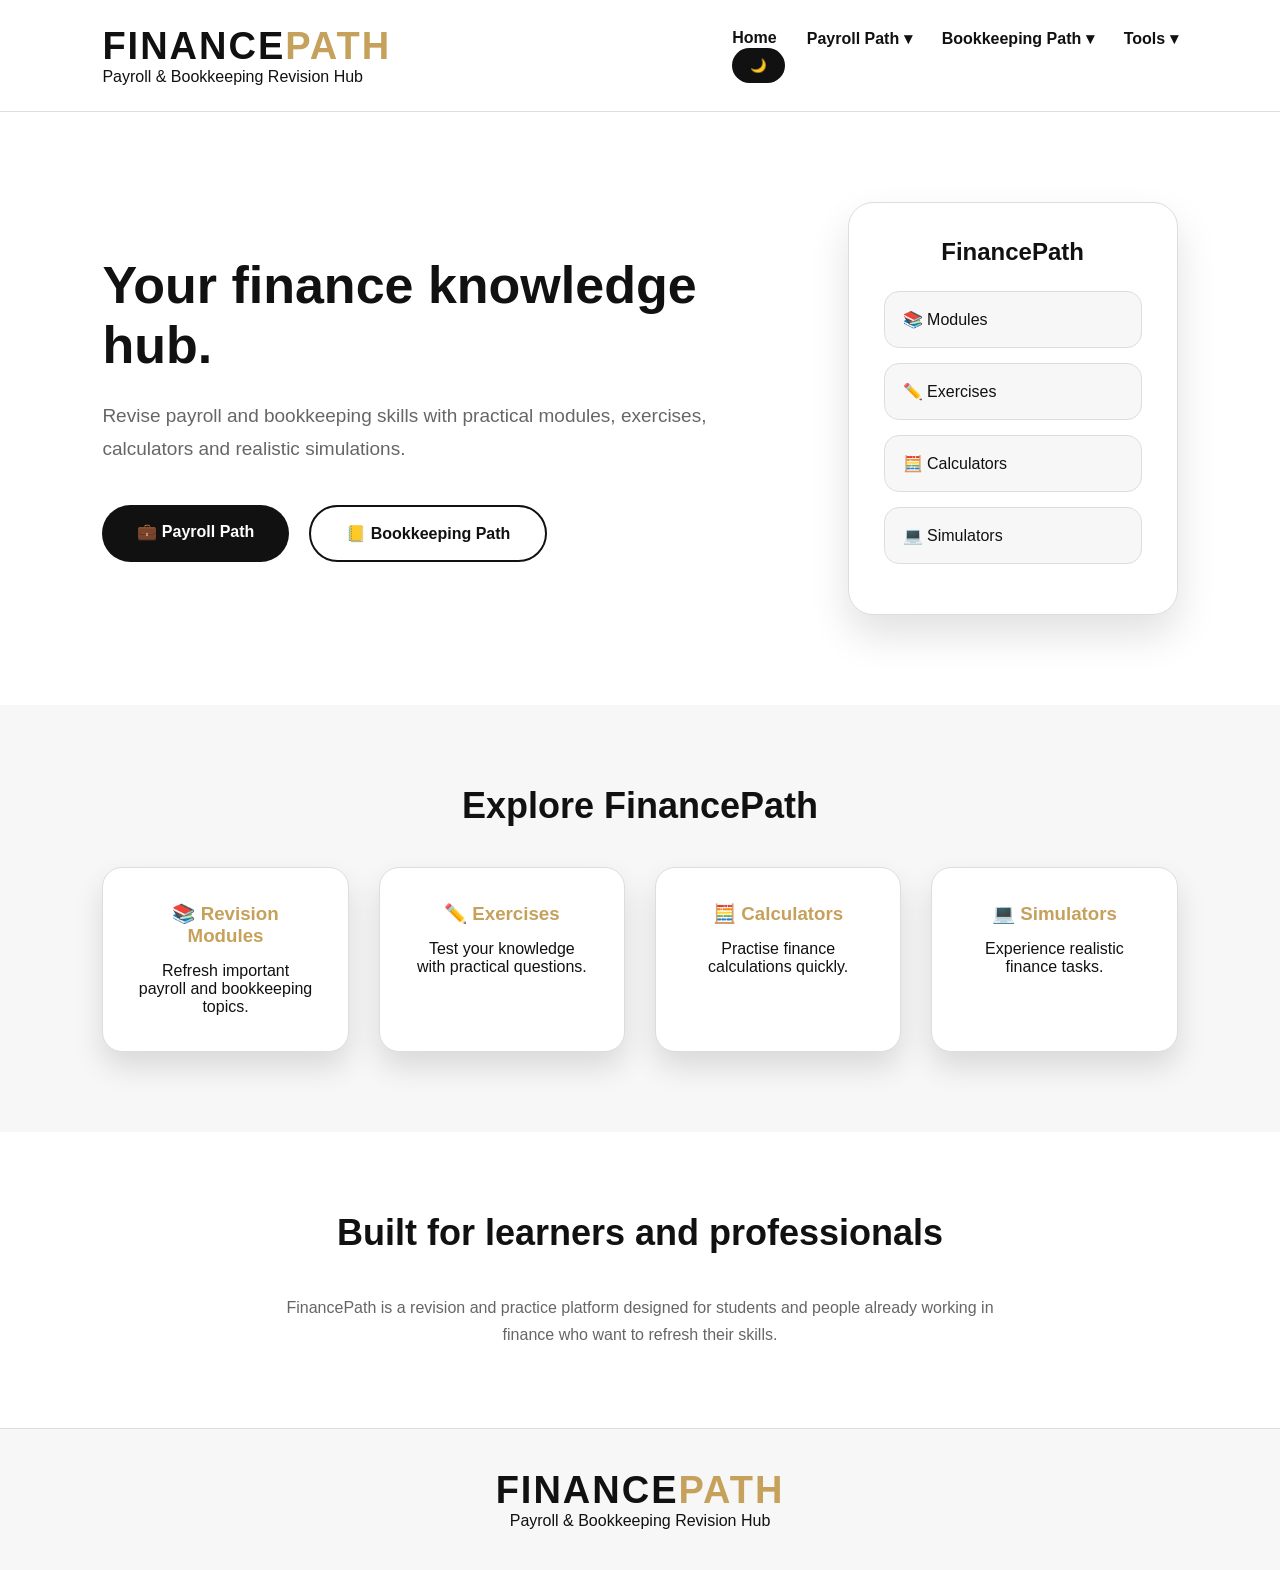
==== commit 298d2d52: "Update index.html" ====
--- a/index.html
+++ b/index.html
@@ -18,151 +18,136 @@
 
 <header>
 
+
+<section class="brand-area">
 
     <div class="logo">
         <span class="finance">FINANCE</span><span class="path">PATH</span>
     </div>
 
-
-
-    <nav>
-
-
-        <a href="#">
-            Home
-        </a>
-
-
-
-        <div class="dropdown">
-
-            <a href="#">
-                Payroll Path ▾
-            </a>
-
-
-            <div class="dropdown-menu">
-
-                <h4>Payroll Path</h4>
-
-                <a href="#">
-                    📚 Modules
-                </a>
-
-                <a href="#">
-                    ✏️ Exercises
-                </a>
-
-                <a href="#">
-                    🧮 Calculators
-                </a>
-
-                <a href="#">
-                    💻 Simulator
-                </a>
-
-            </div>
-
-
-        </div>
-
-
-
-
-        <div class="dropdown">
-
-
-            <a href="#">
-                Bookkeeping Path ▾
-            </a>
-
-
-
-            <div class="dropdown-menu">
-
-                <h4>Bookkeeping Path</h4>
-
-
-                <a href="#">
-                    📚 Modules
-                </a>
-
-
-                <a href="#">
-                    ✏️ Exercises
-                </a>
-
-
-                <a href="#">
-                    📊 Practice Tasks
-                </a>
-
-
-                <a href="#">
-                    💻 Simulator
-                </a>
-
-
-            </div>
-
-
-        </div>
-
-
-
-
-        <div class="dropdown">
-
-
-            <a href="#">
-                Tools ▾
-            </a>
-
-
-
-            <div class="dropdown-menu">
-
-                <h4>Finance Tools</h4>
-
-
-                <a href="#">
-                    🧮 Calculators
-                </a>
-
-
-                <a href="#">
-                    📄 Templates
-                </a>
-
-
-                <a href="#">
-                    📖 Glossary
-                </a>
-
-
-                <a href="#">
-                    📊 Reference Guides
-                </a>
-
-
-            </div>
-
-
-        </div>
-
-
-
-    </nav>
-
-
-
-
-    <button id="themeToggle">
-        🌙
-    </button>
+    <p>
+        Payroll & Bookkeeping Revision Hub
+    </p>
+
+</section>
+
+
+
+<section class="nav-bar">
+
+
+<nav>
+
+
+<a href="#">
+Home
+</a>
+
+
+
+<div class="dropdown">
+
+<a href="#">
+Payroll Path ▾
+</a>
+
+
+<div class="dropdown-menu">
+
+<h4>Payroll Path</h4>
+
+<a href="#">📚 Modules</a>
+
+<a href="#">✏️ Exercises</a>
+
+<a href="#">🧮 Calculators</a>
+
+<a href="#">💻 Simulator</a>
+
+
+</div>
+
+</div>
+
+
+
+
+
+<div class="dropdown">
+
+<a href="#">
+Bookkeeping Path ▾
+</a>
+
+
+<div class="dropdown-menu">
+
+
+<h4>Bookkeeping Path</h4>
+
+
+<a href="#">📚 Modules</a>
+
+<a href="#">✏️ Exercises</a>
+
+<a href="#">📊 Practice Tasks</a>
+
+<a href="#">💻 Simulator</a>
+
+
+</div>
+
+
+</div>
+
+
+
+
+
+<div class="dropdown">
+
+
+<a href="#">
+Tools ▾
+</a>
+
+
+<div class="dropdown-menu">
+
+
+<h4>Finance Tools</h4>
+
+
+<a href="#">🧮 Calculators</a>
+
+<a href="#">📄 Templates</a>
+
+<a href="#">📖 Glossary</a>
+
+<a href="#">📊 Reference Guides</a>
+
+
+</div>
+
+
+</div>
+
+
+</nav>
+
+
+
+<button id="themeToggle">
+🌙
+</button>
+
+
+</section>
 
 
 </header>
+
+
 
 
 
@@ -180,9 +165,8 @@
 
 
 <p>
-FinancePath helps students and finance professionals
-refresh their payroll and bookkeeping skills through
-revision modules, exercises, calculators and practical tools.
+Revise payroll and bookkeeping skills with practical
+modules, exercises, calculators and realistic simulations.
 </p>
 
 
@@ -195,7 +179,6 @@
 </a>
 
 
-
 <a href="#" class="btn bookkeeping-btn">
 📒 Bookkeeping Path
 </a>
@@ -205,6 +188,7 @@
 
 
 </div>
+
 
 
 
@@ -219,7 +203,7 @@
 
 
 <div class="dashboard-item">
-📚 Revision Modules
+📚 Modules
 </div>
 
 
@@ -241,8 +225,8 @@
 </div>
 
 
-
-</section>
+</section>
+
 
 
 
@@ -264,15 +248,14 @@
 <div class="card">
 
 <h3>
-📚 Modules
+📚 Revision Modules
 </h3>
 
 <p>
-Review important payroll and bookkeeping concepts.
-</p>
-
-</div>
-
+Refresh important payroll and bookkeeping topics.
+</p>
+
+</div>
 
 
 
@@ -283,11 +266,10 @@
 </h3>
 
 <p>
-Practise your knowledge with realistic questions.
-</p>
-
-</div>
-
+Test your knowledge with practical questions.
+</p>
+
+</div>
 
 
 
@@ -298,11 +280,10 @@
 </h3>
 
 <p>
-Complete calculations and check your answers.
-</p>
-
-</div>
-
+Practise finance calculations quickly.
+</p>
+
+</div>
 
 
 
@@ -313,7 +294,7 @@
 </h3>
 
 <p>
-Experience practical finance scenarios.
+Experience realistic finance tasks.
 </p>
 
 </div>
@@ -339,9 +320,9 @@
 
 
 <p>
-FinancePath is a revision and practice platform,
-not a course provider. It helps users strengthen
-their existing finance knowledge.
+FinancePath is a revision and practice platform
+designed for students and people already working
+in finance who want to refresh their skills.
 </p>
 
 
@@ -355,7 +336,6 @@
 
 <footer>
 
-
 <div class="logo">
 
 <span class="finance">FINANCE</span><span class="path">PATH</span>
@@ -374,6 +354,7 @@
 
 
 
+
 <script src="script.js"></script>
 
 
--- a/style.css
+++ b/style.css
@@ -6,39 +6,34 @@
 }
 
 
-/* =========================
-   LIGHT THEME
-========================= */
+/* =====================
+   THEMES
+===================== */
 
 :root {
 
-    --background: #ffffff;
-    --section: #f6f6f6;
-    --card: #ffffff;
-    --text: #111111;
-    --muted: #555555;
-    --border: #dddddd;
-    --accent: #C6A15B;
-    --shadow: rgba(0,0,0,0.08);
-
-}
-
-
-
-/* =========================
-   DARK THEME
-========================= */
+    --background:#ffffff;
+    --surface:#f7f7f7;
+    --card:#ffffff;
+    --text:#111111;
+    --muted:#666666;
+    --border:#dddddd;
+    --accent:#C6A15B;
+    --shadow:rgba(0,0,0,0.12);
+
+}
+
 
 .dark-mode {
 
-    --background: #050505;
-    --section: #0d0d0d;
-    --card: #111111;
-    --text: #ffffff;
-    --muted: #bbbbbb;
-    --border: #333333;
-    --accent: #C8CDD3;
-    --shadow: rgba(255,255,255,0.05);
+    --background:#050505;
+    --surface:#0d0d0d;
+    --card:#111111;
+    --text:#ffffff;
+    --muted:#bbbbbb;
+    --border:#333333;
+    --accent:#C8CDD3;
+    --shadow:rgba(255,255,255,0.08);
 
 }
 
@@ -46,134 +41,207 @@
 
 body {
 
-    background: var(--background);
-    color: var(--text);
-    transition: 0.4s;
-
-}
-
-
-
-/* =========================
+    background:var(--background);
+    color:var(--text);
+    transition:0.3s;
+
+}
+
+
+
+
+/* =====================
    HEADER
-========================= */
+===================== */
 
 
 header {
+
+    display:flex;
+    align-items:center;
+    justify-content:space-between;
+    padding:25px 8%;
+    background:var(--card);
+    border-bottom:1px solid var(--border);
+
+}
+
+
+
+.logo {
+
+    font-size:38px;
+    font-weight:900;
+    letter-spacing:2px;
+
+}
+
+
+.finance {
+
+    color:#111111;
+
+}
+
+
+.path {
+
+    color:#C6A15B;
+
+}
+
+
+.dark-mode .finance {
+
+    color:white;
+
+}
+
+
+.dark-mode .path {
+
+    color:#C8CDD3;
+
+}
+
+
+
+
+nav {
+
+    display:flex;
+    align-items:center;
+    gap:30px;
+
+}
+
+
+
+nav a {
+
+    text-decoration:none;
+    color:var(--text);
+    font-weight:600;
+
+}
+
+
+
+nav a:hover {
+
+    color:var(--accent);
+
+}
+
+
+
+/* =====================
+   DROPDOWN MENUS
+===================== */
+
+
+.dropdown {
+
+    position:relative;
+
+}
+
+
+
+.dropdown-menu {
+
+    position:absolute;
+    top:35px;
+    left:50%;
+    transform:translateX(-50%) translateY(10px);
+
+    background:var(--card);
+    border:1px solid var(--border);
+
+    width:230px;
+
+    padding:20px;
+
+    border-radius:15px;
+
+    box-shadow:0 20px 40px var(--shadow);
+
+    opacity:0;
+    visibility:hidden;
+
+    transition:0.3s;
+
+    z-index:100;
+
+}
+
+
+
+.dropdown:hover .dropdown-menu {
+
+    opacity:1;
+    visibility:visible;
+    transform:translateX(-50%) translateY(0);
+
+}
+
+
+
+.dropdown-menu h4 {
+
+    margin-bottom:15px;
+    color:var(--accent);
+
+}
+
+
+
+.dropdown-menu a {
+
+    display:block;
+    padding:12px;
+    border-radius:10px;
+
+}
+
+
+
+.dropdown-menu a:hover {
+
+    background:var(--surface);
+
+}
+
+
+
+
+#themeToggle {
+
+    border:none;
+    background:var(--text);
+    color:var(--background);
+    border-radius:25px;
+    padding:10px 18px;
+    cursor:pointer;
+
+}
+
+
+
+
+/* =====================
+   HERO
+===================== */
+
+
+.hero {
 
     display:flex;
     justify-content:space-between;
     align-items:center;
-    padding:25px 8%;
-    background:var(--card);
-    border-bottom:1px solid var(--border);
-
-}
-
-
-
-
-.logo {
-
-    font-size:38px;
-    font-weight:900;
-    letter-spacing:3px;
-
-}
-
-
-
-.finance {
-
-    color:#111111;
-
-}
-
-
-.path {
-
-    color:#C6A15B;
-
-}
-
-
-
-/* DARK LOGO */
-
-
-.dark-mode .finance {
-
-    color:#ffffff;
-
-}
-
-
-.dark-mode .path {
-
-    color:#C8CDD3;
-
-}
-
-
-
-
-
-nav {
-
-    display:flex;
-    gap:30px;
-
-}
-
-
-
-nav a {
-
-    text-decoration:none;
-    color:var(--text);
-    font-weight:600;
-
-}
-
-
-
-nav a:hover {
-
-    color:var(--accent);
-
-}
-
-
-
-
-#themeToggle {
-
-    background:var(--text);
-    color:var(--background);
-    border:none;
-    border-radius:25px;
-    padding:10px 18px;
-    cursor:pointer;
-    font-size:18px;
-
-}
-
-
-
-
-
-/* =========================
-   HERO
-========================= */
-
-
-.hero {
-
-    display:flex;
-    justify-content:space-between;
-    align-items:center;
+
+    padding:90px 8%;
     gap:60px;
-    padding:90px 8%;
 
 }
 
@@ -190,7 +258,6 @@
 .hero h1 {
 
     font-size:52px;
-    line-height:1.2;
     margin-bottom:25px;
 
 }
@@ -208,12 +275,10 @@
 
 
 
-
 .buttons {
 
     display:flex;
     gap:20px;
-    flex-wrap:wrap;
 
 }
 
@@ -224,7 +289,7 @@
     padding:17px 35px;
     border-radius:30px;
     text-decoration:none;
-    font-weight:700;
+    font-weight:bold;
     transition:0.3s;
 
 }
@@ -233,7 +298,7 @@
 
 .btn:hover {
 
-    transform:translateY(-4px);
+    transform:translateY(-5px);
 
 }
 
@@ -259,19 +324,23 @@
 
 
 
-
-/* =========================
-   DASHBOARD PREVIEW
-========================= */
+/* =====================
+   DASHBOARD
+===================== */
 
 
 .dashboard {
 
+    width:330px;
+
     background:var(--card);
+
     border:1px solid var(--border);
+
     padding:35px;
-    width:330px;
+
     border-radius:25px;
+
     box-shadow:0 20px 40px var(--shadow);
 
 }
@@ -280,8 +349,8 @@
 
 .dashboard h2 {
 
+    margin-bottom:25px;
     text-align:center;
-    margin-bottom:25px;
 
 }
 
@@ -289,27 +358,31 @@
 
 .dashboard-item {
 
+    background:var(--surface);
+
+    border:1px solid var(--border);
+
     padding:18px;
+
     margin:15px 0;
-    background:var(--section);
+
     border-radius:15px;
-    border:1px solid var(--border);
-
-}
-
-
-
-
-
-/* =========================
+
+}
+
+
+
+
+
+/* =====================
    FEATURES
-========================= */
+===================== */
 
 
 .features {
 
-    background:var(--section);
     padding:80px 8%;
+    background:var(--surface);
     text-align:center;
 
 }
@@ -320,7 +393,7 @@
 .about h2 {
 
     font-size:36px;
-    margin-bottom:45px;
+    margin-bottom:40px;
 
 }
 
@@ -342,6 +415,7 @@
     border:1px solid var(--border);
     padding:35px;
     border-radius:20px;
+
     box-shadow:0 15px 30px var(--shadow);
 
 }
@@ -350,27 +424,18 @@
 
 .card h3 {
 
+    color:var(--accent);
     margin-bottom:15px;
-    color:var(--accent);
-
-}
-
-
-
-
-.card p {
-
-    color:var(--muted);
-    line-height:1.6;
-
-}
-
-
-
-
-/* =========================
+
+}
+
+
+
+
+
+/* =====================
    ABOUT
-========================= */
+===================== */
 
 
 .about {
@@ -387,7 +452,6 @@
     max-width:750px;
     margin:auto;
     color:var(--muted);
-    font-size:18px;
     line-height:1.7;
 
 }
@@ -395,33 +459,24 @@
 
 
 
-/* =========================
+
+/* =====================
    FOOTER
-========================= */
+===================== */
 
 
 footer {
 
-    background:var(--section);
-    border-top:1px solid var(--border);
     padding:40px;
     text-align:center;
-
-}
-
-
-
-footer p {
-
-    margin-top:10px;
-    color:var(--muted);
-
-}
-
-
-
-
-/* MOBILE */
+    background:var(--surface);
+    border-top:1px solid var(--border);
+
+}
+
+
+
+
 
 @media(max-width:900px){
 
@@ -437,9 +492,9 @@
     }
 
 
-    .hero h1 {
-
-        font-size:38px;
+    .buttons {
+
+        flex-direction:column;
 
     }
 
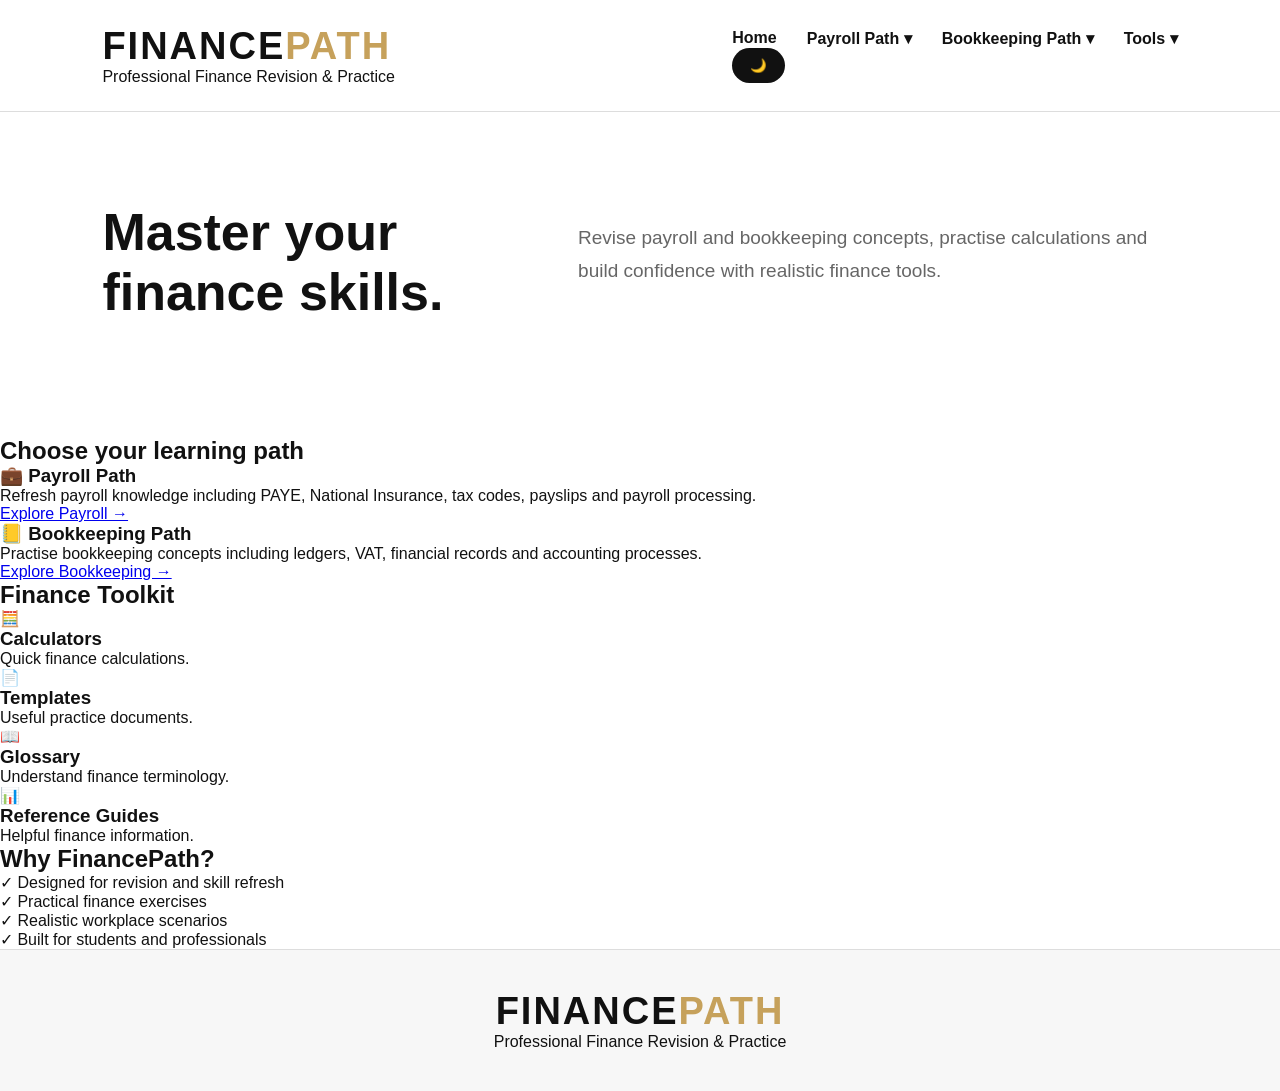
==== commit 549c425d: "Update index.html" ====
--- a/index.html
+++ b/index.html
@@ -6,7 +6,7 @@
 <meta charset="UTF-8">
 <meta name="viewport" content="width=device-width, initial-scale=1.0">
 
-<title>FinancePath | Finance Revision Hub</title>
+<title>FinancePath | Professional Finance Revision</title>
 
 <link rel="stylesheet" href="style.css">
 
@@ -16,24 +16,33 @@
 <body>
 
 
+
 <header>
 
 
-<section class="brand-area">
-
-    <div class="logo">
-        <span class="finance">FINANCE</span><span class="path">PATH</span>
-    </div>
-
-    <p>
-        Payroll & Bookkeeping Revision Hub
-    </p>
-
-</section>
-
-
-
-<section class="nav-bar">
+<div class="brand-area">
+
+
+<div class="logo">
+
+<span class="finance">FINANCE</span><span class="path">PATH</span>
+
+</div>
+
+
+<p>
+Professional Finance Revision & Practice
+</p>
+
+
+</div>
+
+
+
+
+
+
+<div class="nav-container">
 
 
 <nav>
@@ -45,29 +54,43 @@
 
 
 
+
 <div class="dropdown">
 
+
 <a href="#">
 Payroll Path ▾
 </a>
 
 
+
 <div class="dropdown-menu">
 
 <h4>Payroll Path</h4>
 
-<a href="#">📚 Modules</a>
-
-<a href="#">✏️ Exercises</a>
-
-<a href="#">🧮 Calculators</a>
-
-<a href="#">💻 Simulator</a>
-
-
-</div>
-
-</div>
+<a href="#">
+📚 Modules
+</a>
+
+<a href="#">
+✏️ Exercises
+</a>
+
+<a href="#">
+🧮 Calculators
+</a>
+
+<a href="#">
+💻 Simulator
+</a>
+
+
+</div>
+
+
+</div>
+
+
 
 
 
@@ -75,30 +98,45 @@
 
 <div class="dropdown">
 
+
 <a href="#">
 Bookkeeping Path ▾
 </a>
 
 
+
+
 <div class="dropdown-menu">
 
-
 <h4>Bookkeeping Path</h4>
 
 
-<a href="#">📚 Modules</a>
-
-<a href="#">✏️ Exercises</a>
-
-<a href="#">📊 Practice Tasks</a>
-
-<a href="#">💻 Simulator</a>
-
-
-</div>
-
-
-</div>
+<a href="#">
+📚 Modules
+</a>
+
+
+<a href="#">
+✏️ Exercises
+</a>
+
+
+<a href="#">
+📊 Practice Tasks
+</a>
+
+
+<a href="#">
+💻 Simulator
+</a>
+
+
+</div>
+
+
+</div>
+
+
 
 
 
@@ -112,28 +150,43 @@
 </a>
 
 
+
 <div class="dropdown-menu">
 
-
-<h4>Finance Tools</h4>
-
-
-<a href="#">🧮 Calculators</a>
-
-<a href="#">📄 Templates</a>
-
-<a href="#">📖 Glossary</a>
-
-<a href="#">📊 Reference Guides</a>
-
-
-</div>
-
-
-</div>
+<h4>
+Finance Toolkit
+</h4>
+
+
+<a href="#">
+🧮 Calculators
+</a>
+
+
+<a href="#">
+📄 Templates
+</a>
+
+
+<a href="#">
+📖 Glossary
+</a>
+
+
+<a href="#">
+📊 Reference Guides
+</a>
+
+
+</div>
+
+
+</div>
+
 
 
 </nav>
+
 
 
 
@@ -142,83 +195,197 @@
 </button>
 
 
+</div>
+
+
+</header>
+
+
+
+
+
+
+
+
+<section class="hero">
+
+
+<h1>
+Master your finance skills.
+</h1>
+
+
+<p>
+Revise payroll and bookkeeping concepts,
+practise calculations and build confidence
+with realistic finance tools.
+</p>
+
+
 </section>
 
 
-</header>
-
-
-
-
-
-
-
-<section class="hero">
-
-
-<div class="hero-content">
-
-
-<h1>
-Your finance knowledge hub.
-</h1>
-
-
-<p>
-Revise payroll and bookkeeping skills with practical
-modules, exercises, calculators and realistic simulations.
-</p>
-
-
-
-<div class="buttons">
-
-
-<a href="#" class="btn payroll-btn">
+
+
+
+
+
+
+<section class="paths">
+
+
+<h2>
+Choose your learning path
+</h2>
+
+
+
+
+<div class="path-card">
+
+
+<div>
+
+<h3>
 💼 Payroll Path
-</a>
-
-
-<a href="#" class="btn bookkeeping-btn">
+</h3>
+
+
+<p>
+Refresh payroll knowledge including
+PAYE, National Insurance, tax codes,
+payslips and payroll processing.
+</p>
+
+
+</div>
+
+
+
+<a href="#">
+Explore Payroll →
+</a>
+
+
+</div>
+
+
+
+
+
+
+
+<div class="path-card">
+
+
+<div>
+
+<h3>
 📒 Bookkeeping Path
-</a>
-
-
-</div>
-
-
-</div>
-
-
-
-
-
-
-<div class="dashboard">
+</h3>
+
+
+<p>
+Practise bookkeeping concepts including
+ledgers, VAT, financial records and
+accounting processes.
+</p>
+
+
+</div>
+
+
+
+<a href="#">
+Explore Bookkeeping →
+</a>
+
+
+</div>
+
+
+
+</section>
+
+
+
+
+
+
+
+
+<section class="toolkit">
 
 
 <h2>
-FinancePath
+Finance Toolkit
 </h2>
 
 
-<div class="dashboard-item">
-📚 Modules
-</div>
-
-
-<div class="dashboard-item">
-✏️ Exercises
-</div>
-
-
-<div class="dashboard-item">
-🧮 Calculators
-</div>
-
-
-<div class="dashboard-item">
-💻 Simulators
+
+<div class="tool-grid">
+
+
+<div>
+🧮
+<h3>
+Calculators
+</h3>
+
+<p>
+Quick finance calculations.
+</p>
+
+</div>
+
+
+
+<div>
+
+📄
+
+<h3>
+Templates
+</h3>
+
+<p>
+Useful practice documents.
+</p>
+
+</div>
+
+
+
+
+<div>
+
+📖
+
+<h3>
+Glossary
+</h3>
+
+<p>
+Understand finance terminology.
+</p>
+
+</div>
+
+
+
+
+<div>
+
+📊
+
+<h3>
+Reference Guides
+</h3>
+
+<p>
+Helpful finance information.
+</p>
+
 </div>
 
 
@@ -233,71 +400,36 @@
 
 
 
-<section class="features">
+
+<section class="why">
 
 
 <h2>
-Explore FinancePath
+Why FinancePath?
 </h2>
 
 
-
-<div class="cards">
-
-
-<div class="card">
-
-<h3>
-📚 Revision Modules
-</h3>
-
-<p>
-Refresh important payroll and bookkeeping topics.
-</p>
-
-</div>
-
-
-
-<div class="card">
-
-<h3>
-✏️ Exercises
-</h3>
-
-<p>
-Test your knowledge with practical questions.
-</p>
-
-</div>
-
-
-
-<div class="card">
-
-<h3>
-🧮 Calculators
-</h3>
-
-<p>
-Practise finance calculations quickly.
-</p>
-
-</div>
-
-
-
-<div class="card">
-
-<h3>
-💻 Simulators
-</h3>
-
-<p>
-Experience realistic finance tasks.
-</p>
-
-</div>
+<div class="why-list">
+
+
+<p>
+✓ Designed for revision and skill refresh
+</p>
+
+
+<p>
+✓ Practical finance exercises
+</p>
+
+
+<p>
+✓ Realistic workplace scenarios
+</p>
+
+
+<p>
+✓ Built for students and professionals
+</p>
 
 
 </div>
@@ -311,31 +443,10 @@
 
 
 
-<section class="about">
-
-
-<h2>
-Built for learners and professionals
-</h2>
-
-
-<p>
-FinancePath is a revision and practice platform
-designed for students and people already working
-in finance who want to refresh their skills.
-</p>
-
-
-</section>
-
-
-
-
-
-
 
 <footer>
 
+
 <div class="logo">
 
 <span class="finance">FINANCE</span><span class="path">PATH</span>
@@ -344,7 +455,7 @@
 
 
 <p>
-Payroll & Bookkeeping Revision Hub
+Professional Finance Revision & Practice
 </p>
 
 
@@ -360,4 +471,5 @@
 
 </body>
 
+
 </html>
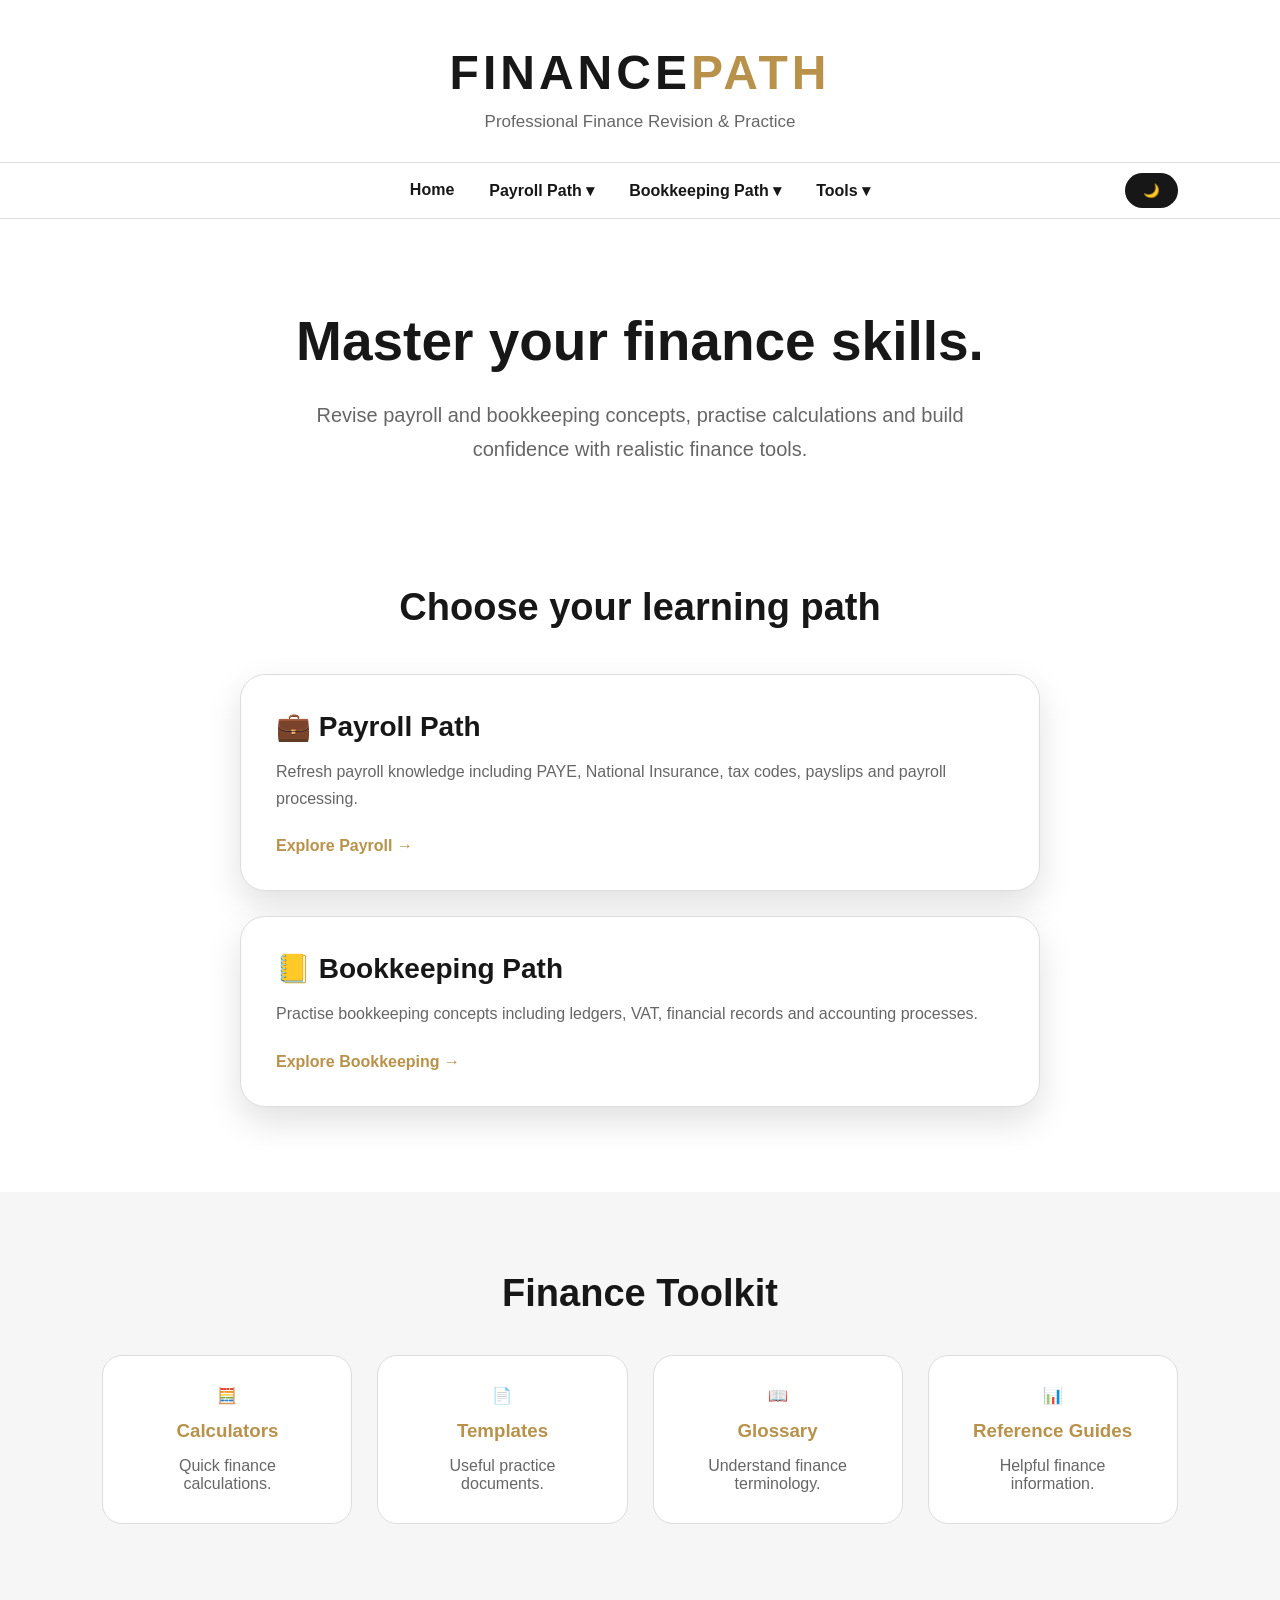
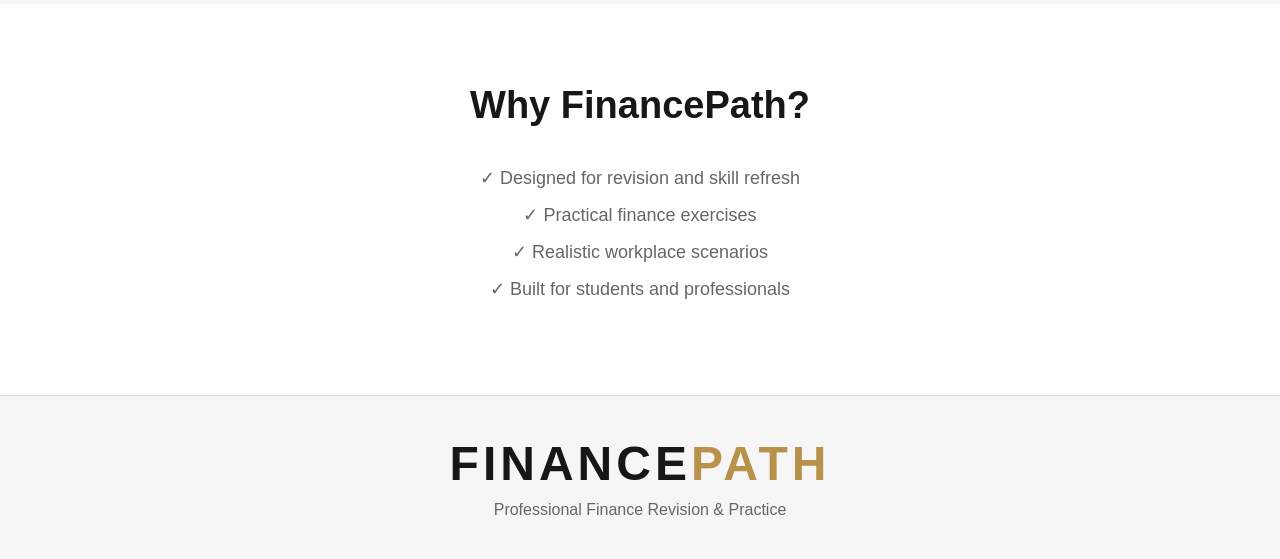
==== commit f9482e7f: "Update index.html" ====
--- a/index.html
+++ b/index.html
@@ -16,30 +16,22 @@
 <body>
 
 
-
 <header>
 
 
 <div class="brand-area">
 
-
 <div class="logo">
 
 <span class="finance">FINANCE</span><span class="path">PATH</span>
 
 </div>
 
-
 <p>
 Professional Finance Revision & Practice
 </p>
 
-
-</div>
-
-
-
-
+</div>
 
 
 <div class="nav-container">
@@ -48,13 +40,12 @@
 <nav>
 
 
-<a href="#">
+<a href="index.html">
 Home
 </a>
 
 
 
-
 <div class="dropdown">
 
 
@@ -63,12 +54,11 @@
 </a>
 
 
-
 <div class="dropdown-menu">
 
 <h4>Payroll Path</h4>
 
-<a href="#">
+<a href="payroll-modules.html">
 📚 Modules
 </a>
 
@@ -84,15 +74,10 @@
 💻 Simulator
 </a>
 
-
-</div>
-
-
-</div>
-
-
-
-
+</div>
+
+
+</div>
 
 
 
@@ -104,41 +89,30 @@
 </a>
 
 
-
-
 <div class="dropdown-menu">
 
 <h4>Bookkeeping Path</h4>
 
-
 <a href="#">
 📚 Modules
 </a>
 
-
 <a href="#">
 ✏️ Exercises
 </a>
 
-
 <a href="#">
 📊 Practice Tasks
 </a>
 
-
 <a href="#">
 💻 Simulator
 </a>
 
-
-</div>
-
-
-</div>
-
-
-
-
+</div>
+
+
+</div>
 
 
 
@@ -148,7 +122,6 @@
 <a href="#">
 Tools ▾
 </a>
-
 
 
 <div class="dropdown-menu">
@@ -157,37 +130,29 @@
 Finance Toolkit
 </h4>
 
-
 <a href="#">
 🧮 Calculators
 </a>
 
-
 <a href="#">
 📄 Templates
 </a>
 
-
 <a href="#">
 📖 Glossary
 </a>
 
-
 <a href="#">
 📊 Reference Guides
 </a>
 
-
-</div>
-
-
-</div>
-
+</div>
+
+
+</div>
 
 
 </nav>
-
-
 
 
 <button id="themeToggle">
@@ -202,11 +167,6 @@
 
 
 
-
-
-
-
-
 <section class="hero">
 
 
@@ -226,11 +186,6 @@
 
 
 
-
-
-
-
-
 <section class="paths">
 
 
@@ -240,7 +195,6 @@
 
 
 
-
 <div class="path-card">
 
 
@@ -261,17 +215,12 @@
 </div>
 
 
-
-<a href="#">
+<a href="payroll-modules.html">
 Explore Payroll →
 </a>
 
 
 </div>
-
-
-
-
 
 
 
@@ -295,7 +244,6 @@
 </div>
 
 
-
 <a href="#">
 Explore Bookkeeping →
 </a>
@@ -304,13 +252,7 @@
 </div>
 
 
-
 </section>
-
-
-
-
-
 
 
 
@@ -322,12 +264,13 @@
 </h2>
 
 
-
 <div class="tool-grid">
 
 
 <div>
+
 🧮
+
 <h3>
 Calculators
 </h3>
@@ -356,7 +299,6 @@
 
 
 
-
 <div>
 
 📖
@@ -373,7 +315,6 @@
 
 
 
-
 <div>
 
 📊
@@ -393,11 +334,6 @@
 
 
 </section>
-
-
-
-
-
 
 
 
@@ -439,11 +375,6 @@
 
 
 
-
-
-
-
-
 <footer>
 
 
@@ -463,13 +394,9 @@
 
 
 
-
-
-
 <script src="script.js"></script>
 
 
 </body>
 
-
 </html>
--- a/style.css
+++ b/style.css
@@ -1,41 +1,50 @@
 * {
-    margin: 0;
-    padding: 0;
-    box-sizing: border-box;
-    font-family: "Segoe UI", Arial, sans-serif;
-}
-
-
-/* =====================
-   THEMES
-===================== */
+    margin:0;
+    padding:0;
+    box-sizing:border-box;
+    font-family:"Segoe UI", Arial, sans-serif;
+}
+
+
+/* =====================
+   THEME VARIABLES
+===================== */
+
 
 :root {
 
     --background:#ffffff;
-    --surface:#f7f7f7;
+    --surface:#f6f6f6;
     --card:#ffffff;
-    --text:#111111;
+    --text:#171717;
     --muted:#666666;
     --border:#dddddd;
-    --accent:#C6A15B;
+
+    --accent:#B8924A;
+
     --shadow:rgba(0,0,0,0.12);
 
 }
 
 
+
+
 .dark-mode {
 
-    --background:#050505;
-    --surface:#0d0d0d;
-    --card:#111111;
+    --background:#090909;
+    --surface:#111111;
+    --card:#151515;
     --text:#ffffff;
-    --muted:#bbbbbb;
+    --muted:#b8b8b8;
     --border:#333333;
-    --accent:#C8CDD3;
+
+    --accent:#C9CDD2;
+
     --shadow:rgba(255,255,255,0.08);
 
 }
+
+
 
 
 
@@ -50,6 +59,7 @@
 
 
 
+
 /* =====================
    HEADER
 ===================== */
@@ -57,10 +67,6 @@
 
 header {
 
-    display:flex;
-    align-items:center;
-    justify-content:space-between;
-    padding:25px 8%;
     background:var(--card);
     border-bottom:1px solid var(--border);
 
@@ -68,39 +74,73 @@
 
 
 
+
+.brand-area {
+
+    text-align:center;
+    padding:45px 20px 30px;
+
+}
+
+
+
+
 .logo {
 
-    font-size:38px;
+    font-size:48px;
     font-weight:900;
-    letter-spacing:2px;
-
-}
+    letter-spacing:4px;
+
+}
+
 
 
 .finance {
 
-    color:#111111;
+    color:var(--text);
 
 }
 
 
 .path {
 
-    color:#C6A15B;
-
-}
-
-
-.dark-mode .finance {
-
-    color:white;
-
-}
-
-
-.dark-mode .path {
-
-    color:#C8CDD3;
+    color:var(--accent);
+
+}
+
+
+
+
+.brand-area p {
+
+    margin-top:12px;
+    color:var(--muted);
+    font-size:17px;
+
+}
+
+
+
+
+
+
+
+/* =====================
+   NAVIGATION
+===================== */
+
+
+.nav-container {
+
+    display:flex;
+    justify-content:center;
+    align-items:center;
+
+    padding:18px;
+
+    border-top:1px solid var(--border);
+
+    position:relative;
 
 }
 
@@ -110,10 +150,10 @@
 nav {
 
     display:flex;
-    align-items:center;
-    gap:30px;
-
-}
+    gap:35px;
+
+}
+
 
 
 
@@ -127,6 +167,7 @@
 
 
 
+
 nav a:hover {
 
     color:var(--accent);
@@ -135,8 +176,32 @@
 
 
 
-/* =====================
-   DROPDOWN MENUS
+
+
+
+#themeToggle {
+
+    position:absolute;
+    right:8%;
+
+    border:none;
+    padding:10px 18px;
+
+    border-radius:25px;
+
+    background:var(--text);
+    color:var(--background);
+
+    cursor:pointer;
+
+}
+
+
+
+
+
+/* =====================
+   DROPDOWN
 ===================== */
 
 
@@ -148,354 +213,416 @@
 
 
 
+
 .dropdown-menu {
 
     position:absolute;
+
     top:35px;
     left:50%;
-    transform:translateX(-50%) translateY(10px);
+
+    transform:translateX(-50%) translateY(15px);
+
+    width:240px;
 
     background:var(--card);
+
     border:1px solid var(--border);
 
-    width:230px;
+    border-radius:18px;
 
     padding:20px;
 
-    border-radius:15px;
-
     box-shadow:0 20px 40px var(--shadow);
 
+
     opacity:0;
+
     visibility:hidden;
 
     transition:0.3s;
 
-    z-index:100;
-
-}
+    z-index:20;
+
+}
+
+
 
 
 
 .dropdown:hover .dropdown-menu {
 
     opacity:1;
+
     visibility:visible;
+
     transform:translateX(-50%) translateY(0);
 
 }
 
 
 
+
 .dropdown-menu h4 {
 
+    color:var(--accent);
+
     margin-bottom:15px;
+
+}
+
+
+
+
+.dropdown-menu a {
+
+    display:block;
+
+    padding:12px;
+
+    border-radius:10px;
+
+}
+
+
+
+
+.dropdown-menu a:hover {
+
+    background:var(--surface);
+
+}
+
+
+
+
+
+
+
+
+/* =====================
+   HERO
+===================== */
+
+
+.hero {
+
+    text-align:center;
+
+    padding:90px 20px 60px;
+
+}
+
+
+
+
+.hero h1 {
+
+    font-size:55px;
+
+    margin-bottom:25px;
+
+}
+
+
+
+
+.hero p {
+
+    max-width:700px;
+
+    margin:auto;
+
+    color:var(--muted);
+
+    font-size:20px;
+
+    line-height:1.7;
+
+}
+
+
+
+
+
+
+
+
+/* =====================
+   PATH CARDS
+===================== */
+
+
+.paths {
+
+    padding:60px 8%;
+
+}
+
+
+
+.paths h2 {
+
+    text-align:center;
+
+    font-size:38px;
+
+    margin-bottom:45px;
+
+}
+
+
+
+
+.path-card {
+
+    max-width:800px;
+
+    margin:25px auto;
+
+    padding:35px;
+
+    background:var(--card);
+
+    border:1px solid var(--border);
+
+    border-radius:25px;
+
+    box-shadow:0 15px 35px var(--shadow);
+
+    transition:0.3s;
+
+}
+
+
+
+
+.path-card:hover {
+
+    transform:translateY(-5px);
+
+    border-color:var(--accent);
+
+}
+
+
+
+
+
+.path-card h3 {
+
+    font-size:28px;
+
+    margin-bottom:15px;
+
+}
+
+
+
+
+.path-card p {
+
+    color:var(--muted);
+
+    line-height:1.7;
+
+    margin-bottom:25px;
+
+}
+
+
+
+
+.path-card a {
+
     color:var(--accent);
 
-}
-
-
-
-.dropdown-menu a {
-
-    display:block;
-    padding:12px;
-    border-radius:10px;
-
-}
-
-
-
-.dropdown-menu a:hover {
+    text-decoration:none;
+
+    font-weight:bold;
+
+}
+
+
+
+
+
+
+
+
+
+/* =====================
+   TOOLKIT
+===================== */
+
+
+.toolkit {
 
     background:var(--surface);
 
-}
-
-
+    padding:80px 8%;
+
+    text-align:center;
+
+}
+
+
+
+.toolkit h2,
+.why h2 {
+
+    font-size:38px;
+
+    margin-bottom:40px;
+
+}
+
+
+
+
+.tool-grid {
+
+    display:grid;
+
+    grid-template-columns:repeat(auto-fit,minmax(220px,1fr));
+
+    gap:25px;
+
+}
+
+
+
+
+.tool-grid div {
+
+    background:var(--card);
+
+    border:1px solid var(--border);
+
+    padding:30px;
+
+    border-radius:20px;
+
+}
+
+
+
+
+.tool-grid h3 {
+
+    margin:15px 0;
+
+    color:var(--accent);
+
+}
+
+
+
+
+.tool-grid p {
+
+    color:var(--muted);
+
+}
+
+
+
+
+
+
+
+
+
+/* =====================
+   WHY SECTION
+===================== */
+
+
+.why {
+
+    padding:80px 20px;
+
+    text-align:center;
+
+}
+
+
+
+
+.why-list p {
+
+    margin:15px;
+
+    color:var(--muted);
+
+    font-size:18px;
+
+}
+
+
+
+
+
+
+
+
+/* =====================
+   FOOTER
+===================== */
+
+
+footer {
+
+    background:var(--surface);
+
+    border-top:1px solid var(--border);
+
+    padding:40px;
+
+    text-align:center;
+
+}
+
+
+
+
+footer p {
+
+    color:var(--muted);
+
+    margin-top:10px;
+
+}
+
+
+
+
+
+
+
+
+@media(max-width:800px){
+
+
+nav {
+
+    flex-direction:column;
+
+}
+
+
+.hero h1 {
+
+    font-size:38px;
+
+}
 
 
 #themeToggle {
 
-    border:none;
-    background:var(--text);
-    color:var(--background);
-    border-radius:25px;
-    padding:10px 18px;
-    cursor:pointer;
-
-}
-
-
-
-
-/* =====================
-   HERO
-===================== */
-
-
-.hero {
-
-    display:flex;
-    justify-content:space-between;
-    align-items:center;
-
-    padding:90px 8%;
-    gap:60px;
-
-}
-
-
-
-.hero-content {
-
-    max-width:650px;
-
-}
-
-
-
-.hero h1 {
-
-    font-size:52px;
-    margin-bottom:25px;
-
-}
-
-
-
-.hero p {
-
-    color:var(--muted);
-    font-size:19px;
-    line-height:1.7;
-    margin-bottom:40px;
-
-}
-
-
-
-.buttons {
-
-    display:flex;
-    gap:20px;
-
-}
-
-
-
-.btn {
-
-    padding:17px 35px;
-    border-radius:30px;
-    text-decoration:none;
-    font-weight:bold;
-    transition:0.3s;
-
-}
-
-
-
-.btn:hover {
-
-    transform:translateY(-5px);
-
-}
-
-
-
-.payroll-btn {
-
-    background:var(--text);
-    color:var(--background);
-
-}
-
-
-
-.bookkeeping-btn {
-
-    border:2px solid var(--text);
-    color:var(--text);
-
-}
-
-
-
-
-
-/* =====================
-   DASHBOARD
-===================== */
-
-
-.dashboard {
-
-    width:330px;
-
-    background:var(--card);
-
-    border:1px solid var(--border);
-
-    padding:35px;
-
-    border-radius:25px;
-
-    box-shadow:0 20px 40px var(--shadow);
-
-}
-
-
-
-.dashboard h2 {
-
-    margin-bottom:25px;
-    text-align:center;
-
-}
-
-
-
-.dashboard-item {
-
-    background:var(--surface);
-
-    border:1px solid var(--border);
-
-    padding:18px;
-
-    margin:15px 0;
-
-    border-radius:15px;
-
-}
-
-
-
-
-
-/* =====================
-   FEATURES
-===================== */
-
-
-.features {
-
-    padding:80px 8%;
-    background:var(--surface);
-    text-align:center;
-
-}
-
-
-
-.features h2,
-.about h2 {
-
-    font-size:36px;
-    margin-bottom:40px;
-
-}
-
-
-
-.cards {
-
-    display:grid;
-    grid-template-columns:repeat(auto-fit,minmax(240px,1fr));
-    gap:30px;
-
-}
-
-
-
-.card {
-
-    background:var(--card);
-    border:1px solid var(--border);
-    padding:35px;
-    border-radius:20px;
-
-    box-shadow:0 15px 30px var(--shadow);
-
-}
-
-
-
-.card h3 {
-
-    color:var(--accent);
-    margin-bottom:15px;
-
-}
-
-
-
-
-
-/* =====================
-   ABOUT
-===================== */
-
-
-.about {
-
-    padding:80px 8%;
-    text-align:center;
-
-}
-
-
-
-.about p {
-
-    max-width:750px;
-    margin:auto;
-    color:var(--muted);
-    line-height:1.7;
-
-}
-
-
-
-
-
-/* =====================
-   FOOTER
-===================== */
-
-
-footer {
-
-    padding:40px;
-    text-align:center;
-    background:var(--surface);
-    border-top:1px solid var(--border);
-
-}
-
-
-
-
-
-@media(max-width:900px){
-
-    nav {
-        display:none;
-    }
-
-
-    .hero {
-
-        flex-direction:column;
-
-    }
-
-
-    .buttons {
-
-        flex-direction:column;
-
-    }
-
-}
+    position:static;
+
+}
+
+
+}
